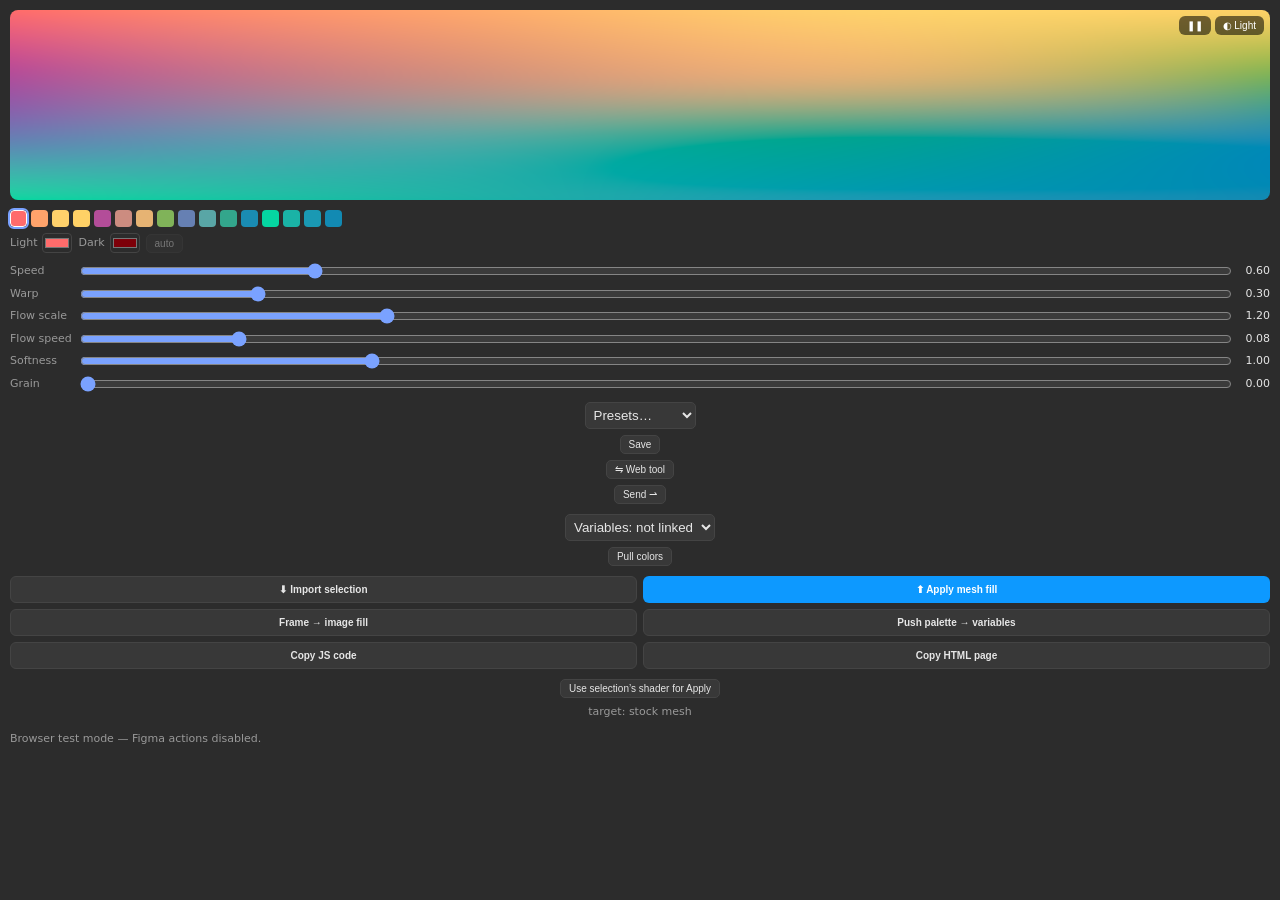
==== figma-plugin/ui.html @ 7c40db8c "Restructure custom shader for today's Figma limits; park animated port custom-shader/main.ts is now " ====
<meta charset="utf-8">
<!-- GENERATED by build_plugin.py — edit figma-plugin/ui-src/* and src/*, then rebuild -->
<style>
* { box-sizing: border-box; margin: 0; }
body {
  background: var(--figma-color-bg, #2c2c2c);
  color: var(--figma-color-text, #e6e6e6);
  font: 11px/1.5 -apple-system, system-ui, sans-serif;
  user-select: none;
}
#app { padding: 10px; display: flex; flex-direction: column; gap: 10px; }

#stage { position: relative; border-radius: 8px; overflow: hidden; height: 190px; }
#cv { position: absolute; inset: 0; width: 100%; height: 100%; display: block; cursor: pointer; }
#handles { position: absolute; inset: 0; pointer-events: none; transition: opacity .15s; }
#handles.hide { opacity: 0; visibility: hidden; }
.handle {
  position: absolute; width: 14px; height: 14px; border-radius: 50%;
  transform: translate(-50%, -50%);
  border: 2px solid #fff; background: var(--c);
  box-shadow: 0 0 0 1px rgba(0,0,0,.4);
  pointer-events: auto; cursor: grab; padding: 0; touch-action: none;
}
.handle.on { border-color: #7aa2ff; box-shadow: 0 0 0 2px #7aa2ff; }
#stagebar { position: absolute; top: 6px; right: 6px; display: flex; gap: 4px; }
.chip {
  background: rgba(0,0,0,.55); color: #fff; border: 0; border-radius: 6px;
  padding: 4px 8px; font-size: 10px; cursor: pointer;
}

.section { display: flex; flex-direction: column; gap: 6px; }
.row { display: flex; align-items: center; gap: 6px; }
.grid { display: grid; grid-template-columns: 1fr 1fr; gap: 6px; }

.swatchrow { display: flex; flex-wrap: wrap; gap: 4px; }
.swatch {
  width: 17px; height: 17px; border-radius: 4px; border: 1px solid transparent;
  background: var(--c); cursor: pointer; padding: 0;
}
.swatch.on { border-color: #fff; outline: 2px solid #7aa2ff; }

.lbl { display: flex; align-items: center; gap: 5px; color: var(--figma-color-text-secondary, #999); }
input[type=color] {
  width: 30px; height: 20px; padding: 0; border: 1px solid var(--figma-color-border, #444);
  border-radius: 4px; background: none; cursor: pointer;
}
.mini {
  background: var(--figma-color-bg-secondary, #383838); color: inherit;
  border: 1px solid var(--figma-color-border, #444); border-radius: 5px;
  padding: 3px 8px; cursor: pointer; font-size: 10px;
}

.sld { display: flex; align-items: center; gap: 8px; }
.sld span { width: 62px; color: var(--figma-color-text-secondary, #999); flex: none; }
.sld output { width: 30px; text-align: right; font-variant-numeric: tabular-nums; flex: none; }
.sld input { flex: 1; accent-color: #7aa2ff; height: 14px; }

select {
  flex: 1; background: var(--figma-color-bg-secondary, #383838); color: inherit;
  border: 1px solid var(--figma-color-border, #444); border-radius: 5px; padding: 4px;
}
.act {
  background: var(--figma-color-bg-secondary, #383838); color: inherit;
  border: 1px solid var(--figma-color-border, #444); border-radius: 6px;
  padding: 7px 6px; cursor: pointer; font-size: 10px; font-weight: 600;
}
.act.primary { background: var(--figma-color-bg-brand, #0d99ff); border-color: transparent; color: #fff; }
.act:disabled { opacity: .4; cursor: not-allowed; }

#status { min-height: 26px; color: var(--figma-color-text-secondary, #999); }
#status.err { color: var(--figma-color-text-danger, #ff8a8a); }
#clip { position: absolute; left: -9999px; top: 0; width: 10px; height: 10px; }
</style>
<div id="app">
  <div id="stage">
    <canvas id="cv"></canvas>
    <div id="handles"></div>
    <div id="stagebar">
      <button id="play" class="chip">❚❚</button>
      <button id="modebtn" class="chip">◐ Light</button>
    </div>
  </div>

  <div class="section">
    <div id="swatches" class="swatchrow"></div>
    <div class="row">
      <label class="lbl">Light <input id="clight" type="color"></label>
      <label class="lbl">Dark <input id="cdark" type="color"></label>
      <button id="cauto" class="mini" title="Reset dark to auto-derived">auto</button>
    </div>
  </div>

  <div class="section" id="sliders"></div>

  <div class="section row">
    <select id="preset"><option value="">Presets…</option></select>
    <button id="savepreset" class="mini">Save</button>
    <button id="pullweb" class="mini" title="Load the web tool's current design">⇋ Web tool</button>
    <button id="sendweb" class="mini" title="Send this design to the web tool">Send ⇀</button>
  </div>

  <div class="section row">
    <select id="varcol"><option value="">Variables: not linked</option></select>
    <button id="pullvars" class="mini" title="Set point colors from the linked collection's Light/Dark values">Pull colors</button>
  </div>

  <div class="section grid">
    <button id="importsel" class="act">⬇ Import selection</button>
    <button id="applymesh" class="act primary">⬆ Apply mesh fill</button>
    <button id="applyimg" class="act">Frame → image fill</button>
    <button id="mkvars" class="act">Push palette → variables</button>
    <button id="copyjs" class="act">Copy JS code</button>
    <button id="copyhtml" class="act">Copy HTML page</button>
  </div>

  <div class="section row">
    <button id="captureshader" class="mini" title="Select a layer filled with your custom shader (at default settings) and click to make Apply target it">Use selection’s shader for Apply</button>
    <span id="shadertarget" class="lbl">target: stock mesh</span>
  </div>

  <div id="status"></div>
  <textarea id="clip" aria-hidden="true"></textarea>
</div>
<script>
// Shader source for the animated mesh gradient.
// Kept dependency-free and WebGL1 (GLSL ES 1.00) for maximum portability.

const VERT = `
attribute vec2 aPosition;
varying vec2 vUv;
void main() {
  vUv = aPosition * 0.5 + 0.5;
  gl_Position = vec4(aPosition, 0.0, 1.0);
}
`;

// FRAG is a function of MAX_POINTS so the same source powers both the editor
// and the exported standalone runtime (which inlines this file verbatim).
const FRAG = (maxPoints) => `
precision highp float;
#define MAX_POINTS ${maxPoints}

varying vec2 vUv;

uniform float uTime;
uniform vec2  uResolution;
uniform float uAspect;
uniform int   uCount;
uniform vec2  uPoints[MAX_POINTS];
uniform vec3  uColors[MAX_POINTS];
uniform float uSpread[MAX_POINTS]; // per-point radius of influence

uniform float uWarp;        // domain-warp amount
uniform float uNoiseScale;  // spatial frequency of the flow
uniform float uFalloff;     // blend falloff (higher = sharper points)
uniform float uGrain;       // film grain amount
uniform float uVignette;    // corner darkening

// --- 2D simplex noise (Ashima / Stefan Gustavson, public domain) ---
vec3 mod289(vec3 x){ return x - floor(x * (1.0 / 289.0)) * 289.0; }
vec2 mod289(vec2 x){ return x - floor(x * (1.0 / 289.0)) * 289.0; }
vec3 permute(vec3 x){ return mod289(((x * 34.0) + 1.0) * x); }
float snoise(vec2 v){
  const vec4 C = vec4(0.211324865405187, 0.366025403784439,
                     -0.577350269189626, 0.024390243902439);
  vec2 i  = floor(v + dot(v, C.yy));
  vec2 x0 = v - i + dot(i, C.xx);
  vec2 i1 = (x0.x > x0.y) ? vec2(1.0, 0.0) : vec2(0.0, 1.0);
  vec4 x12 = x0.xyxy + C.xxzz;
  x12.xy -= i1;
  i = mod289(i);
  vec3 p = permute(permute(i.y + vec3(0.0, i1.y, 1.0)) + i.x + vec3(0.0, i1.x, 1.0));
  vec3 m = max(0.5 - vec3(dot(x0, x0), dot(x12.xy, x12.xy), dot(x12.zw, x12.zw)), 0.0);
  m = m * m; m = m * m;
  vec3 x = 2.0 * fract(p * C.www) - 1.0;
  vec3 h = abs(x) - 0.5;
  vec3 ox = floor(x + 0.5);
  vec3 a0 = x - ox;
  m *= 1.79284291400159 - 0.85373472095314 * (a0 * a0 + h * h);
  vec3 g;
  g.x  = a0.x * x0.x + h.x * x0.y;
  g.yz = a0.yz * x12.xz + h.yz * x12.yw;
  return 130.0 * dot(m, g);
}

void main() {
  vec2 uv = vUv;
  vec2 aspect = vec2(uAspect, 1.0);

  // --- domain warp: noise offsets the sample point over time -> organic flow
  float t = uTime;
  vec2 warp = vec2(
    snoise(uv * uNoiseScale + vec2(0.0, t)),
    snoise(uv * uNoiseScale + vec2(5.2, t + 1.3))
  );
  vec2 p = uv + warp * (uWarp * 0.18);

  // --- weighted blend of all color points (inverse-distance mesh)
  vec3 color = vec3(0.0);
  float total = 0.0;
  for (int i = 0; i < MAX_POINTS; i++) {
    if (i >= uCount) break;
    vec2 d = (p - uPoints[i]) * aspect;
    float s = max(uSpread[i], 0.05);
    float dist2 = dot(d, d) / (s * s) + 0.0008; // larger spread -> wider reach
    float w = 1.0 / pow(dist2, uFalloff);
    color += uColors[i] * w; // blend in sRGB/gamma space to match Figma & CSS
    total += w;
  }
  color = color / max(total, 0.0001);

  // --- vignette
  float vig = smoothstep(1.1, 0.35, distance(uv, vec2(0.5)));
  color = mix(color, color * vig, uVignette);

  // --- film grain
  float g = fract(sin(dot(uv * uResolution + uTime, vec2(12.9898, 78.233))) * 43758.5453) - 0.5;
  color += g * uGrain;

  gl_FragColor = vec4(clamp(color, 0.0, 1.0), 1.0);
}
`;

// Faithful bicubic mesh mode — a port of Figma's "Mesh gradient" shader (WGSL)
// to WebGL1 GLSL ES 1.00. Forward tessellation: a triangle grid in (s,t) space
// is warped by a 4x4 Catmull-Rom bicubic control net in the VERTEX shader, and
// colors are Gouraud-interpolated in linear light (like Figma), then converted
// back to sRGB in the fragment shader. Optional time-based warp adds motion.
//
// Control points are supplied as 16 entries in row-major grid order:
//   index = row*4 + col   (p_{col,row}: col=x, row=y), matching Figma's layout.

const VERT_MESH = `
attribute vec2 aST;

uniform vec2  uCtrlPos[16];   // grid positions, x/y in 0..1 (y down)
uniform vec3  uCtrlColor[16]; // grid colors, LINEAR light

varying vec3 vColor;

// --- Catmull-Rom basis ---
float cr1(float a,float b,float c,float d,float t){
  return 0.5*((2.0*b)+(-a+c)*t+(2.0*a-5.0*b+4.0*c-d)*t*t+(-a+3.0*b-3.0*c+d)*t*t*t);
}
vec2 cr2(vec2 a,vec2 b,vec2 c,vec2 d,float t){ return vec2(cr1(a.x,b.x,c.x,d.x,t),cr1(a.y,b.y,c.y,d.y,t)); }
vec3 cr3(vec3 a,vec3 b,vec3 c,vec3 d,float t){ return vec3(cr1(a.x,b.x,c.x,d.x,t),cr1(a.y,b.y,c.y,d.y,t),cr1(a.z,b.z,c.z,d.z,t)); }

// ES 1.00-safe dynamic fetch (loop counter indexing is allowed; k is dynamic).
vec2 getP(int k){ for(int n=0;n<16;n++){ if(n==k) return uCtrlPos[n]; } return uCtrlPos[15]; }
vec3 getC(int k){ for(int n=0;n<16;n++){ if(n==k) return uCtrlColor[n]; } return uCtrlColor[15]; }
int idx(int i,int j){ int ci=(i<0)?0:((i>3)?3:i); int cj=(j<0)?0:((j>3)?3:j); return cj*4+ci; }

void main(){
  float uu = aST.x*3.0; float vv = aST.y*3.0;
  int i = int(floor(uu)); i = (i<0)?0:((i>2)?2:i);
  int j = int(floor(vv)); j = (j<0)?0:((j>2)?2:j);
  float fu = uu-float(i); float fv = vv-float(j);

  vec2 prow[4]; vec3 crow[4];
  for(int m=0;m<4;m++){
    int jj = j-1+m;
    prow[m] = cr2(getP(idx(i-1,jj)), getP(idx(i,jj)), getP(idx(i+1,jj)), getP(idx(i+2,jj)), fu);
    crow[m] = cr3(getC(idx(i-1,jj)), getC(idx(i,jj)), getC(idx(i+1,jj)), getC(idx(i+2,jj)), fu);
  }
  vec2 pos = cr2(prow[0],prow[1],prow[2],prow[3],fv);
  vec3 col = cr3(crow[0],crow[1],crow[2],crow[3],fv);

  // Pure bicubic evaluation — motion comes from the engine animating the
  // 16 control points themselves (uCtrlPos), so the surface genuinely flexes.
  gl_Position = vec4(pos.x*2.0-1.0, 1.0-pos.y*2.0, 0.0, 1.0);
  vColor = col;
}
`;

const FRAG_MESH = `
precision highp float;
varying vec3 vColor;
uniform float uGrain;
uniform float uTime;

vec3 lin2srgb(vec3 c){
  vec3 lo = c*12.92;
  vec3 hi = 1.055*pow(clamp(c,vec3(0.0),vec3(1.0)),vec3(1.0/2.4))-0.055;
  return mix(lo, hi, step(vec3(0.0031308), c));
}

void main(){
  vec3 c = lin2srgb(clamp(vColor,0.0,1.0));
  float g = fract(sin(dot(gl_FragCoord.xy + uTime, vec2(12.9898,78.233)))*43758.5453)-0.5;
  c += g*uGrain;
  gl_FragColor = vec4(clamp(c,0.0,1.0),1.0);
}
`;

// Color helpers + a hue-preserving dark-mode derivation (OKLab).
// deriveDark() reduces perceptual lightness while keeping hue, so a dark
// variant reads as the same color family rather than a muddy sRGB multiply.

function hexToRgb01(hex) {
  let h = (hex || '#000000').replace('#', '');
  if (h.length === 3) h = h.split('').map((x) => x + x).join('');
  const n = parseInt(h, 16);
  return [((n >> 16) & 255) / 255, ((n >> 8) & 255) / 255, (n & 255) / 255];
}

function rgb01ToHex(r, g, b) {
  const c = (v) => Math.max(0, Math.min(255, Math.round(v * 255))).toString(16).padStart(2, '0');
  return '#' + c(r) + c(g) + c(b);
}

function srgbToLinear(c) { return c <= 0.04045 ? c / 12.92 : Math.pow((c + 0.055) / 1.055, 2.4); }
function linearToSrgb(c) { return c <= 0.0031308 ? c * 12.92 : 1.055 * Math.pow(c, 1 / 2.4) - 0.055; }

function linearToOklab(r, g, b) {
  const l = 0.4122214708 * r + 0.5363325363 * g + 0.0514459929 * b;
  const m = 0.2119034982 * r + 0.6806995451 * g + 0.1073969566 * b;
  const s = 0.0883024619 * r + 0.2817188376 * g + 0.6299787005 * b;
  const l_ = Math.cbrt(l), m_ = Math.cbrt(m), s_ = Math.cbrt(s);
  return [
    0.2104542553 * l_ + 0.7936177850 * m_ - 0.0040720468 * s_,
    1.9779984951 * l_ - 2.4285922050 * m_ + 0.4505937099 * s_,
    0.0259040371 * l_ + 0.7827717662 * m_ - 0.8086757660 * s_,
  ];
}

function oklabToLinear(L, a, b) {
  const l_ = L + 0.3963377774 * a + 0.2158037573 * b;
  const m_ = L - 0.1055613458 * a - 0.0638541728 * b;
  const s_ = L - 0.0894841775 * a - 1.2914855480 * b;
  const l = l_ * l_ * l_, m = m_ * m_ * m_, s = s_ * s_ * s_;
  return [
    4.0767416621 * l - 3.3077115913 * m + 0.2309699292 * s,
    -1.2684380046 * l + 2.6097574011 * m - 0.3413193965 * s,
    -0.0041960863 * l - 0.7034186147 * m + 1.7076147010 * s,
  ];
}

// Derive a dark-mode variant of a color: keep hue (OKLab a/b direction),
// lower perceptual lightness, and ease chroma back slightly so it doesn't glow.
function deriveDark(hex, { lightness = 0.5, chroma = 0.92 } = {}) {
  const [r, g, b] = hexToRgb01(hex);
  const [L, a, bb] = linearToOklab(srgbToLinear(r), srgbToLinear(g), srgbToLinear(b));
  const lin = oklabToLinear(L * lightness, a * chroma, bb * chroma);
  return rgb01ToHex(
    linearToSrgb(Math.max(0, lin[0])),
    linearToSrgb(Math.max(0, lin[1])),
    linearToSrgb(Math.max(0, lin[2])),
  );
}

// The mesh gradient runtime. This is the SINGLE SOURCE OF TRUTH: the editor runs
// this exact code, and "Export Code" ships this file verbatim. No dependencies.
//
//   const gradient = initMeshGradient(canvas, config, options);
//   gradient.play(); gradient.pause(); gradient.setConfig({ ... });
//

const MAX_POINTS = 16;
const MESH_TESS = 128; // matches Figma's default tessellation quality

const DEFAULT_CONFIG = {
  // 'points' = free inverse-distance points; 'mesh' = 4x4 Catmull-Rom bicubic
  // grid (Figma-compatible). In mesh mode, points[] holds exactly 16 entries in
  // row-major grid order (p00,p10,p20,p30, p01,...), spread is ignored.
  mode: 'points',
  points: [
    { x: 0.15, y: 0.20, color: '#5b3cc4' }, // indigo
    { x: 0.85, y: 0.15, color: '#9d4edd' }, // violet
    { x: 0.20, y: 0.80, color: '#ff5d8f' }, // pink
    { x: 0.60, y: 0.95, color: '#ff8a5b' }, // coral
    { x: 0.90, y: 0.75, color: '#ffd166' }, // gold
  ],
  animation: { play: true, speed: 0.85, noiseScale: 1.3, noiseSpeed: 0.12, warp: 0.7 },
  effects:   { falloff: 1.1, grain: 0.045, vignette: 0.18 },
  // Editor/export metadata only — the runtime ignores this and sizes to its
  // container. It sets the design aspect ratio and the PNG export resolution.
  frame:     { width: 1920, height: 1080 },
};

// ---- small helpers -----------------------------------------------------------
function clone(o) { return JSON.parse(JSON.stringify(o)); }

function mergeConfig(base, over) {
  const c = clone(base);
  if (!over) return c;
  if (over.mode) c.mode = over.mode;
  if (over.points) c.points = clone(over.points);
  if (over.animation) Object.assign(c.animation, over.animation);
  if (over.effects) Object.assign(c.effects, over.effects);
  if (over.frame) Object.assign(c.frame, over.frame);
  return c;
}

function hexToRgb(hex) {
  let h = (hex || '#000000').replace('#', '');
  if (h.length === 3) h = h.split('').map((x) => x + x).join('');
  const n = parseInt(h, 16);
  return [((n >> 16) & 255) / 255, ((n >> 8) & 255) / 255, (n & 255) / 255];
}

function srgb2lin(c) { return c <= 0.04045 ? c / 12.92 : Math.pow((c + 0.055) / 1.055, 2.4); }

function compile(gl, type, src) {
  const s = gl.createShader(type);
  gl.shaderSource(s, src);
  gl.compileShader(s);
  if (!gl.getShaderParameter(s, gl.COMPILE_STATUS)) {
    const log = gl.getShaderInfoLog(s);
    gl.deleteShader(s);
    throw new Error('Shader compile error: ' + log);
  }
  return s;
}

// ---- the engine --------------------------------------------------------------
function initMeshGradient(canvas, userConfig = {}, options = {}) {
  const opts = Object.assign({
    maxDpr: 2,
    respectReducedMotion: true,
    pauseWhenHidden: true,
    autoStart: true,
  }, options);

  const gl = canvas.getContext('webgl', {
    antialias: false,
    premultipliedAlpha: false,
    preserveDrawingBuffer: true, // needed for reliable PNG capture
  });
  if (!gl) throw new Error('WebGL is not supported in this browser.');

  let config = mergeConfig(DEFAULT_CONFIG, userConfig);

  const prog = gl.createProgram();
  gl.attachShader(prog, compile(gl, gl.VERTEX_SHADER, VERT));
  gl.attachShader(prog, compile(gl, gl.FRAGMENT_SHADER, FRAG(MAX_POINTS)));
  gl.linkProgram(prog);
  if (!gl.getProgramParameter(prog, gl.LINK_STATUS)) {
    throw new Error('Program link error: ' + gl.getProgramInfoLog(prog));
  }
  gl.useProgram(prog);

  // full-screen quad
  const buf = gl.createBuffer();
  gl.bindBuffer(gl.ARRAY_BUFFER, buf);
  gl.bufferData(gl.ARRAY_BUFFER, new Float32Array([-1, -1, 3, -1, -1, 3]), gl.STATIC_DRAW);
  const aPosition = gl.getAttribLocation(prog, 'aPosition');
  gl.enableVertexAttribArray(aPosition);
  gl.vertexAttribPointer(aPosition, 2, gl.FLOAT, false, 0, 0);

  const U = {};
  const ARRAY_UNIFORMS = { uPoints: 1, uColors: 1, uSpread: 1 };
  ['uTime', 'uResolution', 'uAspect', 'uCount', 'uPoints', 'uColors', 'uSpread',
   'uWarp', 'uNoiseScale', 'uFalloff', 'uGrain', 'uVignette']
    .forEach((n) => { U[n] = gl.getUniformLocation(prog, ARRAY_UNIFORMS[n] ? n + '[0]' : n); });

  const posBuf = new Float32Array(MAX_POINTS * 2);
  const colBuf = new Float32Array(MAX_POINTS * 3);
  const spreadBuf = new Float32Array(MAX_POINTS).fill(1);

  // ---- bicubic mesh mode: second program + tessellated (s,t) grid ------------
  const meshProg = gl.createProgram();
  gl.attachShader(meshProg, compile(gl, gl.VERTEX_SHADER, VERT_MESH));
  gl.attachShader(meshProg, compile(gl, gl.FRAGMENT_SHADER, FRAG_MESH));
  gl.linkProgram(meshProg);
  if (!gl.getProgramParameter(meshProg, gl.LINK_STATUS)) {
    throw new Error('Mesh program link error: ' + gl.getProgramInfoLog(meshProg));
  }
  const MU = {};
  ['uCtrlPos', 'uCtrlColor', 'uTime', 'uGrain'].forEach((n) => {
    MU[n] = gl.getUniformLocation(meshProg, (n === 'uCtrlPos' || n === 'uCtrlColor') ? n + '[0]' : n);
  });
  const aST = gl.getAttribLocation(meshProg, 'aST');

  // (s,t) grid: (T+1)^2 vertices, T*T*2 triangles, Uint16 indices (WebGL1-safe)
  const T = MESH_TESS, NV = T + 1;
  const stData = new Float32Array(NV * NV * 2);
  for (let j = 0, o = 0; j < NV; j++) for (let i = 0; i < NV; i++) {
    stData[o++] = i / T; stData[o++] = j / T;
  }
  const idxData = new Uint16Array(T * T * 6);
  for (let j = 0, o = 0; j < T; j++) for (let i = 0; i < T; i++) {
    const i0 = j * NV + i, i1 = i0 + 1, i2 = i0 + NV, i3 = i2 + 1;
    idxData[o++] = i0; idxData[o++] = i2; idxData[o++] = i1;
    idxData[o++] = i1; idxData[o++] = i2; idxData[o++] = i3;
  }
  const stBuf = gl.createBuffer();
  gl.bindBuffer(gl.ARRAY_BUFFER, stBuf);
  gl.bufferData(gl.ARRAY_BUFFER, stData, gl.STATIC_DRAW);
  const idxBuf = gl.createBuffer();
  gl.bindBuffer(gl.ELEMENT_ARRAY_BUFFER, idxBuf);
  gl.bufferData(gl.ELEMENT_ARRAY_BUFFER, idxData, gl.STATIC_DRAW);

  const ctrlPosBuf = new Float32Array(16 * 2);
  const ctrlColBuf = new Float32Array(16 * 3);

  let time = 0;
  let lastT = 0;
  let raf = null;
  let playing = false;
  const reduce = opts.respectReducedMotion &&
    typeof matchMedia === 'function' && matchMedia('(prefers-reduced-motion: reduce)').matches;

  // Size the backing store. With no args, tracks the container responsively
  // (this is what the exported runtime always does). With forced w/h it renders
  // at an exact resolution — used only for capture/export.
  function resize(forceW, forceH) {
    let w, h;
    if (forceW) {
      w = Math.max(1, Math.round(forceW));
      h = Math.max(1, Math.round(forceH));
    } else {
      const dpr = Math.min(window.devicePixelRatio || 1, opts.maxDpr);
      w = Math.max(1, Math.round((canvas.clientWidth || canvas.width) * dpr));
      h = Math.max(1, Math.round((canvas.clientHeight || canvas.height) * dpr));
    }
    if (canvas.width !== w || canvas.height !== h) {
      canvas.width = w;
      canvas.height = h;
    }
    gl.viewport(0, 0, canvas.width, canvas.height);
  }

  function render() {
    if (config.mode === 'mesh' && config.points.length === 16) renderMesh();
    else renderPoints();
  }

  // Deterministic per-point phase hash (no Math.random — keeps renders stable).
  function hash01(n) { const s = Math.sin(n) * 43758.5453; return s - Math.floor(s); }

  function renderMesh() {
    const a = config.animation, e = config.effects;
    // The mesh animates by drifting the 16 control points themselves, so the
    // bicubic surface genuinely flexes. Each point gets a two-band oscillator
    // with hashed phases/frequencies. Border points may only slide ALONG their
    // edge and corners stay pinned — the boundary curve of the surface depends
    // solely on its border points, so frame edges stay exactly straight.
    const t = time * a.noiseSpeed * 10.0;
    const amp = a.warp * 0.14;
    const fs = a.noiseScale;
    let mr = 0, mg = 0, mb = 0;
    for (let i = 0; i < 16; i++) {
      const p = config.points[i];
      let dx = 0, dy = 0;
      if (amp > 0) {
        const f1 = fs * (0.8 + 0.5 * hash01(i * 12.99 + 1));
        const f3 = fs * (0.9 + 0.5 * hash01(i * 12.99 + 3));
        const P = 6.2832;
        // constant-velocity orbit (alternating direction) + a slower breathing
        // oscillation. The orbit's uniform angular motion makes the animation
        // tempo — and thus the Speed control — clearly readable.
        const dir = (i % 2 === 0) ? 1 : -1;
        const orb = dir * t * fs * (0.9 + 0.7 * hash01(i * 3.7 + 5)) + P * hash01(i * 3.7 + 6);
        dx = amp * (0.5 * Math.sin(t * f1 + P * hash01(i * 78.23 + 1)) + 0.5 * Math.cos(orb));
        dy = amp * (0.5 * Math.sin(t * f3 + P * hash01(i * 78.23 + 3)) + 0.5 * Math.sin(orb));
        // pin motion perpendicular to any frame edge the point sits on
        if (Math.abs(p.x) < 0.02 || Math.abs(p.x - 1) < 0.02) dx = 0;
        if (Math.abs(p.y) < 0.02 || Math.abs(p.y - 1) < 0.02) dy = 0;
      }
      ctrlPosBuf[i * 2] = p.x + dx;
      ctrlPosBuf[i * 2 + 1] = p.y + dy; // mesh vertex shader is y-down, like the UI
      const rgb = hexToRgb(p.color);
      ctrlColBuf[i * 3] = srgb2lin(rgb[0]);
      ctrlColBuf[i * 3 + 1] = srgb2lin(rgb[1]);
      ctrlColBuf[i * 3 + 2] = srgb2lin(rgb[2]);
      mr += rgb[0]; mg += rgb[1]; mb += rgb[2];
    }
    gl.useProgram(meshProg);
    gl.bindBuffer(gl.ARRAY_BUFFER, stBuf);
    gl.enableVertexAttribArray(aST);
    gl.vertexAttribPointer(aST, 2, gl.FLOAT, false, 0, 0);
    gl.bindBuffer(gl.ELEMENT_ARRAY_BUFFER, idxBuf);
    gl.uniform2fv(MU.uCtrlPos, ctrlPosBuf);
    gl.uniform3fv(MU.uCtrlColor, ctrlColBuf);
    gl.uniform1f(MU.uTime, time * a.noiseSpeed);
    gl.uniform1f(MU.uGrain, e.grain);
    // clear to the mean control color so any warp-exposed sliver isn't black
    gl.clearColor(mr / 16, mg / 16, mb / 16, 1);
    gl.clear(gl.COLOR_BUFFER_BIT);
    gl.drawElements(gl.TRIANGLES, T * T * 6, gl.UNSIGNED_SHORT, 0);
  }

  function renderPoints() {
    const pts = config.points.slice(0, MAX_POINTS);
    gl.useProgram(prog);
    gl.bindBuffer(gl.ARRAY_BUFFER, buf);
    gl.enableVertexAttribArray(aPosition);
    gl.vertexAttribPointer(aPosition, 2, gl.FLOAT, false, 0, 0);
    for (let i = 0; i < pts.length; i++) {
      posBuf[i * 2] = pts[i].x;
      posBuf[i * 2 + 1] = 1.0 - pts[i].y; // flip: UI y-down -> GL y-up
      const rgb = hexToRgb(pts[i].color);
      colBuf[i * 3] = rgb[0];
      colBuf[i * 3 + 1] = rgb[1];
      colBuf[i * 3 + 2] = rgb[2];
      spreadBuf[i] = pts[i].spread != null ? pts[i].spread : 1.0;
    }
    const a = config.animation, e = config.effects;
    gl.uniform1f(U.uTime, time * a.noiseSpeed);
    gl.uniform2f(U.uResolution, canvas.width, canvas.height);
    gl.uniform1f(U.uAspect, canvas.width / Math.max(1, canvas.height));
    gl.uniform1i(U.uCount, pts.length);
    gl.uniform2fv(U.uPoints, posBuf);
    gl.uniform3fv(U.uColors, colBuf);
    gl.uniform1fv(U.uSpread, spreadBuf);
    gl.uniform1f(U.uWarp, a.warp);
    gl.uniform1f(U.uNoiseScale, a.noiseScale);
    gl.uniform1f(U.uFalloff, e.falloff);
    gl.uniform1f(U.uGrain, e.grain);
    gl.uniform1f(U.uVignette, e.vignette);
    gl.drawArrays(gl.TRIANGLES, 0, 3);
  }

  function draw() { resize(); render(); }

  function frame(now) {
    if (!playing) return;
    const dt = lastT ? (now - lastT) / 1000 : 0;
    lastT = now;
    time += dt * config.animation.speed;
    draw();
    raf = requestAnimationFrame(frame);
  }

  function play() {
    if (playing) return;
    if (reduce) { draw(); return; } // honor reduced-motion: render a still frame
    playing = true;
    lastT = 0;
    raf = requestAnimationFrame(frame);
  }

  function pause() {
    playing = false;
    if (raf) cancelAnimationFrame(raf);
    raf = null;
    draw();
  }

  // pause when the tab is hidden so we never burn GPU in the background
  let resumeOnShow = false;
  function onVisibility() {
    if (!opts.pauseWhenHidden) return;
    if (document.hidden) { resumeOnShow = playing; pause(); }
    else if (resumeOnShow) { play(); }
  }
  document.addEventListener('visibilitychange', onVisibility);

  // pause when scrolled off-screen
  let io = null;
  if (opts.pauseWhenHidden && typeof IntersectionObserver === 'function') {
    io = new IntersectionObserver((entries) => {
      const visible = entries[0].isIntersecting;
      if (!visible && playing) { resumeOnShow = true; pause(); }
      else if (visible && resumeOnShow) { resumeOnShow = false; play(); }
    }, { threshold: 0 });
    io.observe(canvas);
  }

  let ro = null;
  if (typeof ResizeObserver === 'function') {
    ro = new ResizeObserver(() => { if (!playing) draw(); });
    ro.observe(canvas);
  }

  const controller = {
    canvas, gl,
    play, pause,
    toggle() { playing ? pause() : play(); return playing; },
    isPlaying() { return playing; },
    redraw: draw,
    reset() { time = 0; draw(); },
    seek(t) { time = t; draw(); },
    getTime() { return time; },
    getConfig() { return clone(config); },
    setConfig(partial) {
      config = mergeConfig(config, partial);
      // sync animation.play intent
      if (partial.animation && typeof partial.animation.play === 'boolean') {
        partial.animation.play ? play() : pause();
      } else if (!playing) {
        draw();
      }
    },
    // Freeze the current frame, render it at an exact resolution (defaults to
    // the config frame size), read it back, then restore the responsive canvas.
    // Stays paused on the captured frame. Returns a Promise<Blob>.
    capture(width, height, type = 'image/png', quality) {
      const w = width || config.frame.width;
      const h = height || config.frame.height;
      pause();
      resize(w, h);
      render();
      return new Promise((resolve) => {
        canvas.toBlob((blob) => {
          resize(); render(); // back to on-screen responsive size
          resolve(blob);
        }, type, quality);
      });
    },
    captureDataURL(width, height, type = 'image/png', quality) {
      const w = width || config.frame.width;
      const h = height || config.frame.height;
      pause();
      resize(w, h);
      render();
      const url = canvas.toDataURL(type, quality);
      resize(); render();
      return url;
    },
    destroy() {
      pause();
      document.removeEventListener('visibilitychange', onVisibility);
      if (io) io.disconnect();
      if (ro) ro.disconnect();
      gl.deleteProgram(prog);
      gl.deleteBuffer(buf);
      gl.deleteProgram(meshProg);
      gl.deleteBuffer(stBuf);
      gl.deleteBuffer(idxBuf);
    },
  };

  draw();
  if (opts.autoStart && config.animation.play) play();
  return controller;
}

// Convert a Figma "Mesh gradient" SHADER fill's parameters into a tool config.
// Figma exposes a shader fill as { type:'SHADER', id, properties } where each
// color-point property is { x, y (in %), color:{r,g,b,a} } and numeric props
// (e.g. tessellation) are plain numbers. We map the color-points into our
// free-point engine (inverse-distance). This is the "quick" import — a faithful
// 4x4 Catmull-Rom bicubic mode is a planned follow-up.

// Figma's "Mesh gradient" shader fill (account-library build). The property
// keys are stable hashes of the parameter names p00..p33 / tessellation,
// derived by reading a pristine default-lattice fill and cross-checked against
// the shader source's defaults. Row-major grid order matches config.points in
// mesh mode, so index i maps to MESH_SHADER_SLOT_KEYS[i].
const MESH_SHADER_ID = '3f03519cd6fb9dd0902b984c6179893f45bedc85/428';
const MESH_SHADER_SLOT_KEYS = [
  '3320634909:3476955528', '4114930664:3251078132', '2659398696:3309137918', '2641195073:3606991302', // p00 p10 p20 p30
  '2510368863:1749092474', '4186663962:2165964532', '2593232746:3394489926', '4257263820:4091994006', // p01 p11 p21 p31
  '2275808186:3094044812', '3553020740:1790315864', '3587754145:3674750112', '3996248449:2683851748', // p02 p12 p22 p32
  '2704260425:2064916084', '4108435739:969888618', '3390006660:875800174', '3230229320:3152342904',   // p03 p13 p23 p33
];
const MESH_SHADER_TESS_KEY = '2849611793:731443280';

// Build a complete SHADER paint from a mesh-mode config — ready to assign into
// a Figma node's fills via the Plugin API (writes to existing shader fills are
// confirmed; adding to a node with no shader fill is the path this exposes).
function configToFigmaShaderPaint(config, { tessellation = 128 } = {}) {
  if (config.mode !== 'mesh' || config.points.length !== 16) {
    throw new Error('Figma shader export requires mesh mode with 16 grid points.');
  }
  const properties = {};
  config.points.forEach((p, i) => {
    const [r, g, b] = hexToRgb01(p.color);
    properties[MESH_SHADER_SLOT_KEYS[i]] = { x: p.x * 100, y: p.y * 100, color: { r, g, b, a: 1 } };
  });
  properties[MESH_SHADER_TESS_KEY] = tessellation;
  return { type: 'SHADER', visible: true, opacity: 1, blendMode: 'NORMAL', id: MESH_SHADER_ID, properties };
}

// Recover the 4x4 grid topology from unlabeled points: Figma hashes the
// p00..p33 property names, so we re-derive each point's lattice slot. Meshes
// are edited by dragging the default grid, so a greedy nearest-slot assignment
// (all point/slot pairs sorted by distance to the default lattice positions,
// closest pairs claimed first) recovers the topology for typical meshes.
// Extremely tangled meshes are inherently ambiguous without the labels.
function recoverGridOrder(points) {
  const slotPos = (i) => (i === 3 ? 1.0 : i / 3); // default lattice: 0, 1/3, 2/3, 1
  const pairs = [];
  for (let s = 0; s < 16; s++) {
    const sx = slotPos(s % 4), sy = slotPos(Math.floor(s / 4));
    for (let p = 0; p < 16; p++) {
      const dx = points[p].x - sx, dy = points[p].y - sy;
      pairs.push({ s, p, d: dx * dx + dy * dy });
    }
  }
  pairs.sort((a, b) => a.d - b.d);
  const grid = new Array(16);
  const usedSlot = new Array(16).fill(false);
  const usedPt = new Array(16).fill(false);
  for (const { s, p } of pairs) {
    if (usedSlot[s] || usedPt[p]) continue;
    grid[s] = points[p];
    usedSlot[s] = true;
    usedPt[p] = true;
  }
  return grid;
}

// A self-contained Plugin API snippet that applies the current mesh design to
// whatever node is selected in Figma. Paste into the Figma desktop console
// (Plugins → Development → Open Console) — no plugin install required.
function buildFigmaApplyScript(config) {
  const paint = configToFigmaShaderPaint(config);
  return `// Mesh gradient — select target frame(s) in Figma, then run this
// in Plugins → Development → Open Console (Figma desktop app).
(() => {
  const paint = ${JSON.stringify(paint, null, 2)};
  const sel = figma.currentPage.selection.filter((n) => 'fills' in n);
  if (!sel.length) { figma.notify('Select a frame or shape first'); return; }
  sel.forEach((n) => { n.fills = [paint]; });
  figma.notify('Mesh gradient applied to ' + sel.length + ' layer(s)');
})();
`;
}

// The read-side counterpart of the apply script: run in the Figma desktop
// console with a meshed layer selected, it copies the shader fill's data as
// JSON (devtools' copy() builtin) for pasting into the tool's import box.
function buildFigmaReadScript() {
  return `// Mesh gradient import — select the layer with the mesh shader fill,
// then run this in Plugins → Development → Open Console (Figma desktop).
(() => {
  const n = figma.currentPage.selection[0];
  const f = n && 'fills' in n && Array.from(n.fills).find((x) => x.type === 'SHADER');
  if (!f) { figma.notify('Select a layer with a mesh gradient fill first'); return; }
  const json = JSON.stringify({ width: n.width, height: n.height, properties: f.properties });
  try { copy(json); figma.notify('Mesh copied — paste it into the gradient tool'); }
  catch (e) { console.log(json); figma.notify('copy() unavailable — copy the JSON logged below'); }
})();
`;
}

// Accept the JSON shapes a user might paste: the read-script output
// ({width,height,properties}), a full SHADER paint ({type,properties}), or a
// bare properties map. Returns { properties, width, height }.
function parseFigmaMeshJSON(text) {
  const obj = JSON.parse(text);
  const properties = obj.properties || obj;
  const pointCount = Object.values(properties)
    .filter((v) => v && typeof v === 'object' && typeof v.x === 'number' && v.color).length;
  if (pointCount < 2) throw new Error('No mesh color points found — paste the JSON copied by the Figma read script.');
  return { properties, width: obj.width, height: obj.height };
}

// Refine a recovered grid against a reference render of the actual Figma node.
// The analytic recovery can mis-slot heavily dragged points (the hashed keys
// destroy the labels, and distance heuristics can't see the truth). Rendering
// candidate assignments and scoring them against the reference can: hill-climb
// pairwise slot swaps, keeping any swap that reduces the pixel delta.
// referenceURL: same-origin or data: URL of the Figma node render.
async function refineGridOrderByReference(gridPoints, referenceURL) {
  const img = new Image();
  await new Promise((res, rej) => { img.onload = res; img.onerror = rej; img.src = referenceURL; });
  // small working resolution: plenty for scoring, fast to render/read
  const W = 160, H = Math.max(8, Math.round(160 * img.naturalHeight / img.naturalWidth));
  const rc = document.createElement('canvas');
  rc.width = W; rc.height = H;
  rc.getContext('2d').drawImage(img, 0, 0, W, H);
  const rd = rc.getContext('2d').getImageData(0, 0, W, H).data;

  const cv = document.createElement('canvas');
  cv.style.width = W + 'px'; cv.style.height = H + 'px';
  cv.style.position = 'fixed'; cv.style.left = '-9999px';
  document.body.appendChild(cv);
  const engine = initMeshGradient(cv, {
    mode: 'mesh', points: gridPoints,
    animation: { play: false, speed: 0, noiseScale: 1, noiseSpeed: 0, warp: 0 },
    effects: { falloff: 1, grain: 0, vignette: 0 },
  }, { autoStart: false, pauseWhenHidden: false, maxDpr: 1 });

  const gl = engine.gl;
  const px = new Uint8Array(W * H * 4);
  const SX = 24, SY = 10; // dense sample lattice — sparse grids alias topologies
  function score(points) {
    engine.setConfig({ points });
    engine.redraw();
    gl.readPixels(0, 0, W, H, gl.RGBA, gl.UNSIGNED_BYTE, px);
    let sum = 0;
    for (let gy = 0; gy < SY; gy++) for (let gx = 0; gx < SX; gx++) {
      const x = Math.floor((gx + 0.5) / SX * W), y = Math.floor((gy + 0.5) / SY * H);
      const ri = (y * W + x) * 4;
      const oi = ((H - 1 - y) * W + x) * 4; // readPixels rows are bottom-up
      sum += Math.abs(rd[ri] - px[oi]) + Math.abs(rd[ri + 1] - px[oi + 1]) + Math.abs(rd[ri + 2] - px[oi + 2]);
    }
    return sum;
  }

  // Best-improvement hill-climb: evaluate every pairwise slot swap, apply only
  // the single best one, repeat. (First-improvement wanders into score-neutral
  // local optima when many control points share a color.)
  let order = gridPoints.slice();
  let best = score(order);
  for (let round = 0; round < 16 && best > 0; round++) {
    let bestSwap = null, bestScore = best;
    for (let i = 0; i < 15; i++) for (let j = i + 1; j < 16; j++) {
      const trial = order.slice();
      [trial[i], trial[j]] = [trial[j], trial[i]];
      const s = score(trial);
      if (s < bestScore) { bestScore = s; bestSwap = [i, j]; }
    }
    if (!bestSwap) break;
    [order[bestSwap[0]], order[bestSwap[1]]] = [order[bestSwap[1]], order[bestSwap[0]]];
    best = bestScore;
  }
  engine.destroy();
  cv.remove();
  return { points: order, residual: best };
}

function figmaShaderToConfig(properties, opts = {}) {
  const width = opts.width || 1440;
  const height = opts.height || 580;

  const points = [];
  for (const key in properties) {
    const v = properties[key];
    if (v && typeof v === 'object' && typeof v.x === 'number' && typeof v.y === 'number' && v.color) {
      points.push({
        x: v.x / 100,
        y: v.y / 100,
        color: rgb01ToHex(v.color.r, v.color.g, v.color.b),
      });
    }
  }

  // Faithful path: exactly 16 points -> Figma-compatible bicubic mesh mode,
  // with grid order recovered. Otherwise fall back to free-point approximation.
  const isMesh = points.length === 16 && opts.mode !== 'points';
  const ordered = isMesh
    ? recoverGridOrder(points)
    : points.slice(0, 16).map((p) => ({ ...p, spread: 1 }));

  return {
    mode: isMesh ? 'mesh' : 'points',
    points: ordered,
    // Arrive animated: gentle but clearly alive; sliders dial it from there.
    animation: { play: true, speed: 0.6, noiseScale: 1.2, noiseSpeed: 0.08, warp: 0.5 },
    effects: { falloff: 1.0, grain: 0, vignette: 0 },
    frame: { width, height },
  };
}

// Built-in presets, config import/export, and standalone code export.

const PRESETS = {
  // Figma's "Mesh gradient" shader default: the pristine 4x4 lattice with its
  // stock palette, in bicubic mesh mode. Row-major grid order (p00..p33), so
  // every point maps 1:1 onto the shader's slots for round-tripping to Figma.
  'Figma Lattice': {
    mode: 'mesh',
    points: [
      { x: 0.00, y: 0.00, color: '#ff6b6b' }, { x: 0.33, y: 0.00, color: '#ffa36b' },
      { x: 0.67, y: 0.00, color: '#ffd16b' }, { x: 1.00, y: 0.00, color: '#ffd166' },
      { x: 0.00, y: 0.33, color: '#b34d99' }, { x: 0.33, y: 0.33, color: '#cc8c80' },
      { x: 0.67, y: 0.33, color: '#e6b373' }, { x: 1.00, y: 0.33, color: '#80b359' },
      { x: 0.00, y: 0.67, color: '#6680b3' }, { x: 0.33, y: 0.67, color: '#59a6a6' },
      { x: 0.67, y: 0.67, color: '#33a68c' }, { x: 1.00, y: 0.67, color: '#1a8cb3' },
      { x: 0.00, y: 1.00, color: '#05d6a1' }, { x: 0.33, y: 1.00, color: '#1ab3a6' },
      { x: 0.67, y: 1.00, color: '#1a99b3' }, { x: 1.00, y: 1.00, color: '#128ab3' },
    ],
    animation: { play: true, speed: 0.6, noiseScale: 1.2, noiseSpeed: 0.08, warp: 0.3 },
    effects: { falloff: 1.0, grain: 0, vignette: 0 },
  },
  Twilight: {
    points: [
      { x: 0.15, y: 0.20, color: '#5b3cc4' },
      { x: 0.85, y: 0.15, color: '#9d4edd' },
      { x: 0.20, y: 0.80, color: '#ff5d8f' },
      { x: 0.60, y: 0.95, color: '#ff8a5b' },
      { x: 0.90, y: 0.75, color: '#ffd166' },
    ],
    animation: { play: true, speed: 0.85, noiseScale: 1.3, noiseSpeed: 0.12, warp: 0.7 },
    effects: { falloff: 1.1, grain: 0.045, vignette: 0.18 },
  },
  Aurora: {
    points: [
      { x: 0.20, y: 0.25, color: '#00c9a7' },
      { x: 0.80, y: 0.15, color: '#4d96ff' },
      { x: 0.30, y: 0.80, color: '#845ec2' },
      { x: 0.82, y: 0.82, color: '#2ec4b6' },
      { x: 0.55, y: 0.50, color: '#b8f2e6' },
    ],
    animation: { play: true, speed: 0.8, noiseScale: 1.6, noiseSpeed: 0.16, warp: 0.9 },
    effects: { falloff: 1.05, grain: 0.05, vignette: 0.22 },
  },
  Sunset: {
    points: [
      { x: 0.15, y: 0.15, color: '#ff9a3c' },
      { x: 0.85, y: 0.20, color: '#ff5e7e' },
      { x: 0.20, y: 0.85, color: '#7b2ff7' },
      { x: 0.85, y: 0.85, color: '#f9c74f' },
      { x: 0.50, y: 0.55, color: '#ff7b54' },
    ],
    animation: { play: true, speed: 1.0, noiseScale: 1.3, noiseSpeed: 0.13, warp: 0.75 },
    effects: { falloff: 1.15, grain: 0.05, vignette: 0.20 },
  },
  Cotton: {
    points: [
      { x: 0.18, y: 0.22, color: '#ffd6a5' },
      { x: 0.82, y: 0.18, color: '#ffadad' },
      { x: 0.25, y: 0.82, color: '#fdffb6' },
      { x: 0.86, y: 0.80, color: '#ffc6ff' },
      { x: 0.50, y: 0.50, color: '#caffbf' },
    ],
    animation: { play: true, speed: 0.65, noiseScale: 1.1, noiseSpeed: 0.10, warp: 0.5 },
    effects: { falloff: 1.25, grain: 0.03, vignette: 0.10 },
  },
  Ocean: {
    points: [
      { x: 0.15, y: 0.20, color: '#012a4a' },
      { x: 0.80, y: 0.15, color: '#2a6f97' },
      { x: 0.25, y: 0.82, color: '#014f86' },
      { x: 0.85, y: 0.80, color: '#61a5c2' },
      { x: 0.55, y: 0.55, color: '#a9d6e5' },
    ],
    animation: { play: true, speed: 0.7, noiseScale: 1.4, noiseSpeed: 0.12, warp: 0.8 },
    effects: { falloff: 1.05, grain: 0.05, vignette: 0.28 },
  },
  Ember: {
    points: [
      { x: 0.15, y: 0.85, color: '#3d0e0e' },
      { x: 0.85, y: 0.80, color: '#7a1e1e' },
      { x: 0.20, y: 0.20, color: '#ff6b35' },
      { x: 0.85, y: 0.15, color: '#f7b267' },
      { x: 0.50, y: 0.55, color: '#c1121f' },
    ],
    animation: { play: true, speed: 0.75, noiseScale: 1.5, noiseSpeed: 0.14, warp: 0.7 },
    effects: { falloff: 1.1, grain: 0.07, vignette: 0.30 },
  },
  Mint: {
    points: [
      { x: 0.20, y: 0.20, color: '#d8f3dc' },
      { x: 0.80, y: 0.15, color: '#95d5b2' },
      { x: 0.25, y: 0.80, color: '#52b788' },
      { x: 0.85, y: 0.82, color: '#40916c' },
      { x: 0.55, y: 0.50, color: '#b7e4c7' },
    ],
    animation: { play: true, speed: 0.6, noiseScale: 1.2, noiseSpeed: 0.10, warp: 0.6 },
    effects: { falloff: 1.15, grain: 0.04, vignette: 0.14 },
  },
  Slate: {
    points: [
      { x: 0.20, y: 0.20, color: '#3a3f5a' },
      { x: 0.82, y: 0.22, color: '#6c7293' },
      { x: 0.25, y: 0.82, color: '#1c1e2b' },
      { x: 0.85, y: 0.82, color: '#9aa0c0' },
    ],
    animation: { play: true, speed: 0.6, noiseScale: 1.4, noiseSpeed: 0.12, warp: 0.6 },
    effects: { falloff: 1.1, grain: 0.08, vignette: 0.25 },
  },
};

// ---- config import / export --------------------------------------------------
function configToJSON(config) {
  return JSON.stringify(config, null, 2);
}

function parseConfigJSON(text) {
  const c = JSON.parse(text);
  if (!c || !Array.isArray(c.points)) throw new Error('Invalid config: missing points[].');
  return c;
}

// ---- standalone code export --------------------------------------------------
// We fetch the LIVE engine source so the exported snippet always matches what
// the editor runs — one source of truth, no drift.
async function fetchSource(url) {
  const res = await fetch(url);
  if (!res.ok) throw new Error('Could not read ' + url);
  return res.text();
}

function stripModuleSyntax(src) {
  return src
    .replace(/^\s*import[^\n]*\n/gm, '')      // drop import lines
    .replace(/^(\s*)export\s+(?=(async|const|function|class|let|var)\b)/gm, '$1') // drop export keyword
    .replace(/^\s*export\s+\{[^}]*\};?\s*$/gm, ''); // drop bare export { ... }
}

// Build a single self-contained IIFE: shader + engine + config + bootstrap.
async function buildStandaloneJS(config, base = './') {
  const [shaderSrc, meshShaderSrc, engineSrc] = await Promise.all([
    fetchSource(base + 'src/shader.glsl.js'),
    fetchSource(base + 'src/shader-mesh.js'),
    fetchSource(base + 'src/gradient.js'),
  ]);

  const body = stripModuleSyntax(shaderSrc) + '\n' + stripModuleSyntax(meshShaderSrc) + '\n' + stripModuleSyntax(engineSrc);
  const cfg = JSON.stringify(config, null, 2);

  return `/* Animated mesh gradient — self-contained, no dependencies.
   Usage:  <canvas id="gradient" style="width:100%;height:100vh"></canvas>
           <script src="mesh-gradient.js"><\/script>
   Or pass your own canvas + config to initMeshGradient(canvas, config). */
(function (root) {
${body}

  var CONFIG = ${cfg};

  function boot() {
    var canvas = document.getElementById('gradient');
    if (!canvas) return;
    root.meshGradient = initMeshGradient(canvas, CONFIG);
  }
  if (document.readyState === 'loading') {
    document.addEventListener('DOMContentLoaded', boot);
  } else { boot(); }

  root.initMeshGradient = initMeshGradient;
})(typeof window !== 'undefined' ? window : this);
`;
}

// A ready-to-open HTML demo wrapping the standalone JS.
async function buildStandaloneHTML(config, base = './') {
  // Escape <\/script> sequences (e.g. in the usage comment) — the HTML parser
  // would otherwise terminate the inline script block at the first one.
  const js = (await buildStandaloneJS(config, base)).replace(/<\/script/gi, '<\\/script');
  return `<!doctype html>
<html lang="en">
<head>
<meta charset="utf-8">
<meta name="viewport" content="width=device-width, initial-scale=1">
<title>Mesh Gradient</title>
<style>html,body{margin:0;height:100%}#gradient{display:block;width:100vw;height:100vh}</style>
</head>
<body>
<canvas id="gradient"></canvas>
<script>
${js}
<\/script>
</body>
</html>
`;
}

// A CSS-only approximation for no-WebGL / prefers-reduced-motion fallbacks.
// Uses layered radial-gradients at each point's position/color.
function buildCSSFallback(config) {
  const layers = config.points.map((p) => {
    const x = (p.x * 100).toFixed(1);
    const y = (p.y * 100).toFixed(1);
    return `radial-gradient(circle at ${x}% ${y}%, ${p.color} 0%, transparent 55%)`;
  });
  const base = config.points[0] ? config.points[0].color : '#222';
  return `.mesh-gradient {
  background-color: ${base};
  background-image:
    ${layers.join(',\n    ')};
}`;
}

const ENGINE_SRC = "// Shader source for the animated mesh gradient.\n// Kept dependency-free and WebGL1 (GLSL ES 1.00) for maximum portability.\n\nconst VERT = `\nattribute vec2 aPosition;\nvarying vec2 vUv;\nvoid main() {\n  vUv = aPosition * 0.5 + 0.5;\n  gl_Position = vec4(aPosition, 0.0, 1.0);\n}\n`;\n\n// FRAG is a function of MAX_POINTS so the same source powers both the editor\n// and the exported standalone runtime (which inlines this file verbatim).\nconst FRAG = (maxPoints) => `\nprecision highp float;\n#define MAX_POINTS ${maxPoints}\n\nvarying vec2 vUv;\n\nuniform float uTime;\nuniform vec2  uResolution;\nuniform float uAspect;\nuniform int   uCount;\nuniform vec2  uPoints[MAX_POINTS];\nuniform vec3  uColors[MAX_POINTS];\nuniform float uSpread[MAX_POINTS]; // per-point radius of influence\n\nuniform float uWarp;        // domain-warp amount\nuniform float uNoiseScale;  // spatial frequency of the flow\nuniform float uFalloff;     // blend falloff (higher = sharper points)\nuniform float uGrain;       // film grain amount\nuniform float uVignette;    // corner darkening\n\n// --- 2D simplex noise (Ashima / Stefan Gustavson, public domain) ---\nvec3 mod289(vec3 x){ return x - floor(x * (1.0 / 289.0)) * 289.0; }\nvec2 mod289(vec2 x){ return x - floor(x * (1.0 / 289.0)) * 289.0; }\nvec3 permute(vec3 x){ return mod289(((x * 34.0) + 1.0) * x); }\nfloat snoise(vec2 v){\n  const vec4 C = vec4(0.211324865405187, 0.366025403784439,\n                     -0.577350269189626, 0.024390243902439);\n  vec2 i  = floor(v + dot(v, C.yy));\n  vec2 x0 = v - i + dot(i, C.xx);\n  vec2 i1 = (x0.x > x0.y) ? vec2(1.0, 0.0) : vec2(0.0, 1.0);\n  vec4 x12 = x0.xyxy + C.xxzz;\n  x12.xy -= i1;\n  i = mod289(i);\n  vec3 p = permute(permute(i.y + vec3(0.0, i1.y, 1.0)) + i.x + vec3(0.0, i1.x, 1.0));\n  vec3 m = max(0.5 - vec3(dot(x0, x0), dot(x12.xy, x12.xy), dot(x12.zw, x12.zw)), 0.0);\n  m = m * m; m = m * m;\n  vec3 x = 2.0 * fract(p * C.www) - 1.0;\n  vec3 h = abs(x) - 0.5;\n  vec3 ox = floor(x + 0.5);\n  vec3 a0 = x - ox;\n  m *= 1.79284291400159 - 0.85373472095314 * (a0 * a0 + h * h);\n  vec3 g;\n  g.x  = a0.x * x0.x + h.x * x0.y;\n  g.yz = a0.yz * x12.xz + h.yz * x12.yw;\n  return 130.0 * dot(m, g);\n}\n\nvoid main() {\n  vec2 uv = vUv;\n  vec2 aspect = vec2(uAspect, 1.0);\n\n  // --- domain warp: noise offsets the sample point over time -> organic flow\n  float t = uTime;\n  vec2 warp = vec2(\n    snoise(uv * uNoiseScale + vec2(0.0, t)),\n    snoise(uv * uNoiseScale + vec2(5.2, t + 1.3))\n  );\n  vec2 p = uv + warp * (uWarp * 0.18);\n\n  // --- weighted blend of all color points (inverse-distance mesh)\n  vec3 color = vec3(0.0);\n  float total = 0.0;\n  for (int i = 0; i < MAX_POINTS; i++) {\n    if (i >= uCount) break;\n    vec2 d = (p - uPoints[i]) * aspect;\n    float s = max(uSpread[i], 0.05);\n    float dist2 = dot(d, d) / (s * s) + 0.0008; // larger spread -> wider reach\n    float w = 1.0 / pow(dist2, uFalloff);\n    color += uColors[i] * w; // blend in sRGB/gamma space to match Figma & CSS\n    total += w;\n  }\n  color = color / max(total, 0.0001);\n\n  // --- vignette\n  float vig = smoothstep(1.1, 0.35, distance(uv, vec2(0.5)));\n  color = mix(color, color * vig, uVignette);\n\n  // --- film grain\n  float g = fract(sin(dot(uv * uResolution + uTime, vec2(12.9898, 78.233))) * 43758.5453) - 0.5;\n  color += g * uGrain;\n\n  gl_FragColor = vec4(clamp(color, 0.0, 1.0), 1.0);\n}\n`;\n\n// Faithful bicubic mesh mode \u2014 a port of Figma's \"Mesh gradient\" shader (WGSL)\n// to WebGL1 GLSL ES 1.00. Forward tessellation: a triangle grid in (s,t) space\n// is warped by a 4x4 Catmull-Rom bicubic control net in the VERTEX shader, and\n// colors are Gouraud-interpolated in linear light (like Figma), then converted\n// back to sRGB in the fragment shader. Optional time-based warp adds motion.\n//\n// Control points are supplied as 16 entries in row-major grid order:\n//   index = row*4 + col   (p_{col,row}: col=x, row=y), matching Figma's layout.\n\nconst VERT_MESH = `\nattribute vec2 aST;\n\nuniform vec2  uCtrlPos[16];   // grid positions, x/y in 0..1 (y down)\nuniform vec3  uCtrlColor[16]; // grid colors, LINEAR light\n\nvarying vec3 vColor;\n\n// --- Catmull-Rom basis ---\nfloat cr1(float a,float b,float c,float d,float t){\n  return 0.5*((2.0*b)+(-a+c)*t+(2.0*a-5.0*b+4.0*c-d)*t*t+(-a+3.0*b-3.0*c+d)*t*t*t);\n}\nvec2 cr2(vec2 a,vec2 b,vec2 c,vec2 d,float t){ return vec2(cr1(a.x,b.x,c.x,d.x,t),cr1(a.y,b.y,c.y,d.y,t)); }\nvec3 cr3(vec3 a,vec3 b,vec3 c,vec3 d,float t){ return vec3(cr1(a.x,b.x,c.x,d.x,t),cr1(a.y,b.y,c.y,d.y,t),cr1(a.z,b.z,c.z,d.z,t)); }\n\n// ES 1.00-safe dynamic fetch (loop counter indexing is allowed; k is dynamic).\nvec2 getP(int k){ for(int n=0;n<16;n++){ if(n==k) return uCtrlPos[n]; } return uCtrlPos[15]; }\nvec3 getC(int k){ for(int n=0;n<16;n++){ if(n==k) return uCtrlColor[n]; } return uCtrlColor[15]; }\nint idx(int i,int j){ int ci=(i<0)?0:((i>3)?3:i); int cj=(j<0)?0:((j>3)?3:j); return cj*4+ci; }\n\nvoid main(){\n  float uu = aST.x*3.0; float vv = aST.y*3.0;\n  int i = int(floor(uu)); i = (i<0)?0:((i>2)?2:i);\n  int j = int(floor(vv)); j = (j<0)?0:((j>2)?2:j);\n  float fu = uu-float(i); float fv = vv-float(j);\n\n  vec2 prow[4]; vec3 crow[4];\n  for(int m=0;m<4;m++){\n    int jj = j-1+m;\n    prow[m] = cr2(getP(idx(i-1,jj)), getP(idx(i,jj)), getP(idx(i+1,jj)), getP(idx(i+2,jj)), fu);\n    crow[m] = cr3(getC(idx(i-1,jj)), getC(idx(i,jj)), getC(idx(i+1,jj)), getC(idx(i+2,jj)), fu);\n  }\n  vec2 pos = cr2(prow[0],prow[1],prow[2],prow[3],fv);\n  vec3 col = cr3(crow[0],crow[1],crow[2],crow[3],fv);\n\n  // Pure bicubic evaluation \u2014 motion comes from the engine animating the\n  // 16 control points themselves (uCtrlPos), so the surface genuinely flexes.\n  gl_Position = vec4(pos.x*2.0-1.0, 1.0-pos.y*2.0, 0.0, 1.0);\n  vColor = col;\n}\n`;\n\nconst FRAG_MESH = `\nprecision highp float;\nvarying vec3 vColor;\nuniform float uGrain;\nuniform float uTime;\n\nvec3 lin2srgb(vec3 c){\n  vec3 lo = c*12.92;\n  vec3 hi = 1.055*pow(clamp(c,vec3(0.0),vec3(1.0)),vec3(1.0/2.4))-0.055;\n  return mix(lo, hi, step(vec3(0.0031308), c));\n}\n\nvoid main(){\n  vec3 c = lin2srgb(clamp(vColor,0.0,1.0));\n  float g = fract(sin(dot(gl_FragCoord.xy + uTime, vec2(12.9898,78.233)))*43758.5453)-0.5;\n  c += g*uGrain;\n  gl_FragColor = vec4(clamp(c,0.0,1.0),1.0);\n}\n`;\n\n// The mesh gradient runtime. This is the SINGLE SOURCE OF TRUTH: the editor runs\n// this exact code, and \"Export Code\" ships this file verbatim. No dependencies.\n//\n//   const gradient = initMeshGradient(canvas, config, options);\n//   gradient.play(); gradient.pause(); gradient.setConfig({ ... });\n//\n\nconst MAX_POINTS = 16;\nconst MESH_TESS = 128; // matches Figma's default tessellation quality\n\nconst DEFAULT_CONFIG = {\n  // 'points' = free inverse-distance points; 'mesh' = 4x4 Catmull-Rom bicubic\n  // grid (Figma-compatible). In mesh mode, points[] holds exactly 16 entries in\n  // row-major grid order (p00,p10,p20,p30, p01,...), spread is ignored.\n  mode: 'points',\n  points: [\n    { x: 0.15, y: 0.20, color: '#5b3cc4' }, // indigo\n    { x: 0.85, y: 0.15, color: '#9d4edd' }, // violet\n    { x: 0.20, y: 0.80, color: '#ff5d8f' }, // pink\n    { x: 0.60, y: 0.95, color: '#ff8a5b' }, // coral\n    { x: 0.90, y: 0.75, color: '#ffd166' }, // gold\n  ],\n  animation: { play: true, speed: 0.85, noiseScale: 1.3, noiseSpeed: 0.12, warp: 0.7 },\n  effects:   { falloff: 1.1, grain: 0.045, vignette: 0.18 },\n  // Editor/export metadata only \u2014 the runtime ignores this and sizes to its\n  // container. It sets the design aspect ratio and the PNG export resolution.\n  frame:     { width: 1920, height: 1080 },\n};\n\n// ---- small helpers -----------------------------------------------------------\nfunction clone(o) { return JSON.parse(JSON.stringify(o)); }\n\nfunction mergeConfig(base, over) {\n  const c = clone(base);\n  if (!over) return c;\n  if (over.mode) c.mode = over.mode;\n  if (over.points) c.points = clone(over.points);\n  if (over.animation) Object.assign(c.animation, over.animation);\n  if (over.effects) Object.assign(c.effects, over.effects);\n  if (over.frame) Object.assign(c.frame, over.frame);\n  return c;\n}\n\nfunction hexToRgb(hex) {\n  let h = (hex || '#000000').replace('#', '');\n  if (h.length === 3) h = h.split('').map((x) => x + x).join('');\n  const n = parseInt(h, 16);\n  return [((n >> 16) & 255) / 255, ((n >> 8) & 255) / 255, (n & 255) / 255];\n}\n\nfunction srgb2lin(c) { return c <= 0.04045 ? c / 12.92 : Math.pow((c + 0.055) / 1.055, 2.4); }\n\nfunction compile(gl, type, src) {\n  const s = gl.createShader(type);\n  gl.shaderSource(s, src);\n  gl.compileShader(s);\n  if (!gl.getShaderParameter(s, gl.COMPILE_STATUS)) {\n    const log = gl.getShaderInfoLog(s);\n    gl.deleteShader(s);\n    throw new Error('Shader compile error: ' + log);\n  }\n  return s;\n}\n\n// ---- the engine --------------------------------------------------------------\nfunction initMeshGradient(canvas, userConfig = {}, options = {}) {\n  const opts = Object.assign({\n    maxDpr: 2,\n    respectReducedMotion: true,\n    pauseWhenHidden: true,\n    autoStart: true,\n  }, options);\n\n  const gl = canvas.getContext('webgl', {\n    antialias: false,\n    premultipliedAlpha: false,\n    preserveDrawingBuffer: true, // needed for reliable PNG capture\n  });\n  if (!gl) throw new Error('WebGL is not supported in this browser.');\n\n  let config = mergeConfig(DEFAULT_CONFIG, userConfig);\n\n  const prog = gl.createProgram();\n  gl.attachShader(prog, compile(gl, gl.VERTEX_SHADER, VERT));\n  gl.attachShader(prog, compile(gl, gl.FRAGMENT_SHADER, FRAG(MAX_POINTS)));\n  gl.linkProgram(prog);\n  if (!gl.getProgramParameter(prog, gl.LINK_STATUS)) {\n    throw new Error('Program link error: ' + gl.getProgramInfoLog(prog));\n  }\n  gl.useProgram(prog);\n\n  // full-screen quad\n  const buf = gl.createBuffer();\n  gl.bindBuffer(gl.ARRAY_BUFFER, buf);\n  gl.bufferData(gl.ARRAY_BUFFER, new Float32Array([-1, -1, 3, -1, -1, 3]), gl.STATIC_DRAW);\n  const aPosition = gl.getAttribLocation(prog, 'aPosition');\n  gl.enableVertexAttribArray(aPosition);\n  gl.vertexAttribPointer(aPosition, 2, gl.FLOAT, false, 0, 0);\n\n  const U = {};\n  const ARRAY_UNIFORMS = { uPoints: 1, uColors: 1, uSpread: 1 };\n  ['uTime', 'uResolution', 'uAspect', 'uCount', 'uPoints', 'uColors', 'uSpread',\n   'uWarp', 'uNoiseScale', 'uFalloff', 'uGrain', 'uVignette']\n    .forEach((n) => { U[n] = gl.getUniformLocation(prog, ARRAY_UNIFORMS[n] ? n + '[0]' : n); });\n\n  const posBuf = new Float32Array(MAX_POINTS * 2);\n  const colBuf = new Float32Array(MAX_POINTS * 3);\n  const spreadBuf = new Float32Array(MAX_POINTS).fill(1);\n\n  // ---- bicubic mesh mode: second program + tessellated (s,t) grid ------------\n  const meshProg = gl.createProgram();\n  gl.attachShader(meshProg, compile(gl, gl.VERTEX_SHADER, VERT_MESH));\n  gl.attachShader(meshProg, compile(gl, gl.FRAGMENT_SHADER, FRAG_MESH));\n  gl.linkProgram(meshProg);\n  if (!gl.getProgramParameter(meshProg, gl.LINK_STATUS)) {\n    throw new Error('Mesh program link error: ' + gl.getProgramInfoLog(meshProg));\n  }\n  const MU = {};\n  ['uCtrlPos', 'uCtrlColor', 'uTime', 'uGrain'].forEach((n) => {\n    MU[n] = gl.getUniformLocation(meshProg, (n === 'uCtrlPos' || n === 'uCtrlColor') ? n + '[0]' : n);\n  });\n  const aST = gl.getAttribLocation(meshProg, 'aST');\n\n  // (s,t) grid: (T+1)^2 vertices, T*T*2 triangles, Uint16 indices (WebGL1-safe)\n  const T = MESH_TESS, NV = T + 1;\n  const stData = new Float32Array(NV * NV * 2);\n  for (let j = 0, o = 0; j < NV; j++) for (let i = 0; i < NV; i++) {\n    stData[o++] = i / T; stData[o++] = j / T;\n  }\n  const idxData = new Uint16Array(T * T * 6);\n  for (let j = 0, o = 0; j < T; j++) for (let i = 0; i < T; i++) {\n    const i0 = j * NV + i, i1 = i0 + 1, i2 = i0 + NV, i3 = i2 + 1;\n    idxData[o++] = i0; idxData[o++] = i2; idxData[o++] = i1;\n    idxData[o++] = i1; idxData[o++] = i2; idxData[o++] = i3;\n  }\n  const stBuf = gl.createBuffer();\n  gl.bindBuffer(gl.ARRAY_BUFFER, stBuf);\n  gl.bufferData(gl.ARRAY_BUFFER, stData, gl.STATIC_DRAW);\n  const idxBuf = gl.createBuffer();\n  gl.bindBuffer(gl.ELEMENT_ARRAY_BUFFER, idxBuf);\n  gl.bufferData(gl.ELEMENT_ARRAY_BUFFER, idxData, gl.STATIC_DRAW);\n\n  const ctrlPosBuf = new Float32Array(16 * 2);\n  const ctrlColBuf = new Float32Array(16 * 3);\n\n  let time = 0;\n  let lastT = 0;\n  let raf = null;\n  let playing = false;\n  const reduce = opts.respectReducedMotion &&\n    typeof matchMedia === 'function' && matchMedia('(prefers-reduced-motion: reduce)').matches;\n\n  // Size the backing store. With no args, tracks the container responsively\n  // (this is what the exported runtime always does). With forced w/h it renders\n  // at an exact resolution \u2014 used only for capture/export.\n  function resize(forceW, forceH) {\n    let w, h;\n    if (forceW) {\n      w = Math.max(1, Math.round(forceW));\n      h = Math.max(1, Math.round(forceH));\n    } else {\n      const dpr = Math.min(window.devicePixelRatio || 1, opts.maxDpr);\n      w = Math.max(1, Math.round((canvas.clientWidth || canvas.width) * dpr));\n      h = Math.max(1, Math.round((canvas.clientHeight || canvas.height) * dpr));\n    }\n    if (canvas.width !== w || canvas.height !== h) {\n      canvas.width = w;\n      canvas.height = h;\n    }\n    gl.viewport(0, 0, canvas.width, canvas.height);\n  }\n\n  function render() {\n    if (config.mode === 'mesh' && config.points.length === 16) renderMesh();\n    else renderPoints();\n  }\n\n  // Deterministic per-point phase hash (no Math.random \u2014 keeps renders stable).\n  function hash01(n) { const s = Math.sin(n) * 43758.5453; return s - Math.floor(s); }\n\n  function renderMesh() {\n    const a = config.animation, e = config.effects;\n    // The mesh animates by drifting the 16 control points themselves, so the\n    // bicubic surface genuinely flexes. Each point gets a two-band oscillator\n    // with hashed phases/frequencies. Border points may only slide ALONG their\n    // edge and corners stay pinned \u2014 the boundary curve of the surface depends\n    // solely on its border points, so frame edges stay exactly straight.\n    const t = time * a.noiseSpeed * 10.0;\n    const amp = a.warp * 0.14;\n    const fs = a.noiseScale;\n    let mr = 0, mg = 0, mb = 0;\n    for (let i = 0; i < 16; i++) {\n      const p = config.points[i];\n      let dx = 0, dy = 0;\n      if (amp > 0) {\n        const f1 = fs * (0.8 + 0.5 * hash01(i * 12.99 + 1));\n        const f3 = fs * (0.9 + 0.5 * hash01(i * 12.99 + 3));\n        const P = 6.2832;\n        // constant-velocity orbit (alternating direction) + a slower breathing\n        // oscillation. The orbit's uniform angular motion makes the animation\n        // tempo \u2014 and thus the Speed control \u2014 clearly readable.\n        const dir = (i % 2 === 0) ? 1 : -1;\n        const orb = dir * t * fs * (0.9 + 0.7 * hash01(i * 3.7 + 5)) + P * hash01(i * 3.7 + 6);\n        dx = amp * (0.5 * Math.sin(t * f1 + P * hash01(i * 78.23 + 1)) + 0.5 * Math.cos(orb));\n        dy = amp * (0.5 * Math.sin(t * f3 + P * hash01(i * 78.23 + 3)) + 0.5 * Math.sin(orb));\n        // pin motion perpendicular to any frame edge the point sits on\n        if (Math.abs(p.x) < 0.02 || Math.abs(p.x - 1) < 0.02) dx = 0;\n        if (Math.abs(p.y) < 0.02 || Math.abs(p.y - 1) < 0.02) dy = 0;\n      }\n      ctrlPosBuf[i * 2] = p.x + dx;\n      ctrlPosBuf[i * 2 + 1] = p.y + dy; // mesh vertex shader is y-down, like the UI\n      const rgb = hexToRgb(p.color);\n      ctrlColBuf[i * 3] = srgb2lin(rgb[0]);\n      ctrlColBuf[i * 3 + 1] = srgb2lin(rgb[1]);\n      ctrlColBuf[i * 3 + 2] = srgb2lin(rgb[2]);\n      mr += rgb[0]; mg += rgb[1]; mb += rgb[2];\n    }\n    gl.useProgram(meshProg);\n    gl.bindBuffer(gl.ARRAY_BUFFER, stBuf);\n    gl.enableVertexAttribArray(aST);\n    gl.vertexAttribPointer(aST, 2, gl.FLOAT, false, 0, 0);\n    gl.bindBuffer(gl.ELEMENT_ARRAY_BUFFER, idxBuf);\n    gl.uniform2fv(MU.uCtrlPos, ctrlPosBuf);\n    gl.uniform3fv(MU.uCtrlColor, ctrlColBuf);\n    gl.uniform1f(MU.uTime, time * a.noiseSpeed);\n    gl.uniform1f(MU.uGrain, e.grain);\n    // clear to the mean control color so any warp-exposed sliver isn't black\n    gl.clearColor(mr / 16, mg / 16, mb / 16, 1);\n    gl.clear(gl.COLOR_BUFFER_BIT);\n    gl.drawElements(gl.TRIANGLES, T * T * 6, gl.UNSIGNED_SHORT, 0);\n  }\n\n  function renderPoints() {\n    const pts = config.points.slice(0, MAX_POINTS);\n    gl.useProgram(prog);\n    gl.bindBuffer(gl.ARRAY_BUFFER, buf);\n    gl.enableVertexAttribArray(aPosition);\n    gl.vertexAttribPointer(aPosition, 2, gl.FLOAT, false, 0, 0);\n    for (let i = 0; i < pts.length; i++) {\n      posBuf[i * 2] = pts[i].x;\n      posBuf[i * 2 + 1] = 1.0 - pts[i].y; // flip: UI y-down -> GL y-up\n      const rgb = hexToRgb(pts[i].color);\n      colBuf[i * 3] = rgb[0];\n      colBuf[i * 3 + 1] = rgb[1];\n      colBuf[i * 3 + 2] = rgb[2];\n      spreadBuf[i] = pts[i].spread != null ? pts[i].spread : 1.0;\n    }\n    const a = config.animation, e = config.effects;\n    gl.uniform1f(U.uTime, time * a.noiseSpeed);\n    gl.uniform2f(U.uResolution, canvas.width, canvas.height);\n    gl.uniform1f(U.uAspect, canvas.width / Math.max(1, canvas.height));\n    gl.uniform1i(U.uCount, pts.length);\n    gl.uniform2fv(U.uPoints, posBuf);\n    gl.uniform3fv(U.uColors, colBuf);\n    gl.uniform1fv(U.uSpread, spreadBuf);\n    gl.uniform1f(U.uWarp, a.warp);\n    gl.uniform1f(U.uNoiseScale, a.noiseScale);\n    gl.uniform1f(U.uFalloff, e.falloff);\n    gl.uniform1f(U.uGrain, e.grain);\n    gl.uniform1f(U.uVignette, e.vignette);\n    gl.drawArrays(gl.TRIANGLES, 0, 3);\n  }\n\n  function draw() { resize(); render(); }\n\n  function frame(now) {\n    if (!playing) return;\n    const dt = lastT ? (now - lastT) / 1000 : 0;\n    lastT = now;\n    time += dt * config.animation.speed;\n    draw();\n    raf = requestAnimationFrame(frame);\n  }\n\n  function play() {\n    if (playing) return;\n    if (reduce) { draw(); return; } // honor reduced-motion: render a still frame\n    playing = true;\n    lastT = 0;\n    raf = requestAnimationFrame(frame);\n  }\n\n  function pause() {\n    playing = false;\n    if (raf) cancelAnimationFrame(raf);\n    raf = null;\n    draw();\n  }\n\n  // pause when the tab is hidden so we never burn GPU in the background\n  let resumeOnShow = false;\n  function onVisibility() {\n    if (!opts.pauseWhenHidden) return;\n    if (document.hidden) { resumeOnShow = playing; pause(); }\n    else if (resumeOnShow) { play(); }\n  }\n  document.addEventListener('visibilitychange', onVisibility);\n\n  // pause when scrolled off-screen\n  let io = null;\n  if (opts.pauseWhenHidden && typeof IntersectionObserver === 'function') {\n    io = new IntersectionObserver((entries) => {\n      const visible = entries[0].isIntersecting;\n      if (!visible && playing) { resumeOnShow = true; pause(); }\n      else if (visible && resumeOnShow) { resumeOnShow = false; play(); }\n    }, { threshold: 0 });\n    io.observe(canvas);\n  }\n\n  let ro = null;\n  if (typeof ResizeObserver === 'function') {\n    ro = new ResizeObserver(() => { if (!playing) draw(); });\n    ro.observe(canvas);\n  }\n\n  const controller = {\n    canvas, gl,\n    play, pause,\n    toggle() { playing ? pause() : play(); return playing; },\n    isPlaying() { return playing; },\n    redraw: draw,\n    reset() { time = 0; draw(); },\n    seek(t) { time = t; draw(); },\n    getTime() { return time; },\n    getConfig() { return clone(config); },\n    setConfig(partial) {\n      config = mergeConfig(config, partial);\n      // sync animation.play intent\n      if (partial.animation && typeof partial.animation.play === 'boolean') {\n        partial.animation.play ? play() : pause();\n      } else if (!playing) {\n        draw();\n      }\n    },\n    // Freeze the current frame, render it at an exact resolution (defaults to\n    // the config frame size), read it back, then restore the responsive canvas.\n    // Stays paused on the captured frame. Returns a Promise<Blob>.\n    capture(width, height, type = 'image/png', quality) {\n      const w = width || config.frame.width;\n      const h = height || config.frame.height;\n      pause();\n      resize(w, h);\n      render();\n      return new Promise((resolve) => {\n        canvas.toBlob((blob) => {\n          resize(); render(); // back to on-screen responsive size\n          resolve(blob);\n        }, type, quality);\n      });\n    },\n    captureDataURL(width, height, type = 'image/png', quality) {\n      const w = width || config.frame.width;\n      const h = height || config.frame.height;\n      pause();\n      resize(w, h);\n      render();\n      const url = canvas.toDataURL(type, quality);\n      resize(); render();\n      return url;\n    },\n    destroy() {\n      pause();\n      document.removeEventListener('visibilitychange', onVisibility);\n      if (io) io.disconnect();\n      if (ro) ro.disconnect();\n      gl.deleteProgram(prog);\n      gl.deleteBuffer(buf);\n      gl.deleteProgram(meshProg);\n      gl.deleteBuffer(stBuf);\n      gl.deleteBuffer(idxBuf);\n    },\n  };\n\n  draw();\n  if (opts.autoStart && config.animation.play) play();\n  return controller;\n}\n";
// Plugin panel editor. Runs against the SAME engine code as the web tool —
// the build script (build_plugin.py) bundles src/*.js above this file, plus an
// ENGINE_SRC string used for the code exports. Outside Figma (opened directly
// in a browser for testing) Figma-side actions are stubbed.

const IN_FIGMA = window.parent !== window;
const $ = (id) => document.getElementById(id);
const post = (msg) => { if (IN_FIGMA) parent.postMessage({ pluginMessage: msg }, '*'); };

const statusEl = $('status');
function setStatus(text, isError) {
  statusEl.textContent = text || '';
  statusEl.className = isError ? 'err' : '';
}

// ---- state ------------------------------------------------------------------
let config = JSON.parse(JSON.stringify(PRESETS['Figma Lattice']));
config.frame = { width: 1440, height: 580 };
let mode = 'light';
let selected = 0;
let userPresets = {}; // name -> config, persisted via clientStorage

const resolveDark = (p) => p.darkColor || deriveDark(p.color);
const pointColor = (p) => (mode === 'dark' ? resolveDark(p) : p.color);

const canvas = $('cv');
const engine = initMeshGradient(canvas, config, { pauseWhenHidden: false });

function pushCfg() {
  engine.setConfig({
    mode: config.mode || 'points',
    points: config.points.map((p) => ({ x: p.x, y: p.y, spread: p.spread, color: pointColor(p) })),
    animation: config.animation,
    effects: config.effects,
  });
}

// ---- playback / mode --------------------------------------------------------
function syncPlayUI() {
  const playing = engine.isPlaying();
  $('play').textContent = playing ? '❚❚' : '►';
  $('handles').classList.toggle('hide', playing);
}
$('play').onclick = () => { engine.toggle(); syncPlayUI(); };
canvas.addEventListener('click', () => {
  if (engine.isPlaying()) { engine.pause(); syncPlayUI(); }
});
$('modebtn').onclick = () => {
  mode = mode === 'light' ? 'dark' : 'light';
  $('modebtn').textContent = mode === 'dark' ? '◑ Dark' : '◐ Light';
  renderPoints(); pushCfg();
};

// ---- point handles + swatches ----------------------------------------------
function renderPoints() {
  const layer = $('handles');
  layer.innerHTML = '';
  config.points.forEach((p, i) => {
    const h = document.createElement('button');
    h.className = 'handle' + (i === selected ? ' on' : '');
    h.style.left = (p.x * 100) + '%';
    h.style.top = (p.y * 100) + '%';
    h.style.setProperty('--c', pointColor(p));
    h.addEventListener('pointerdown', (e) => startDrag(e, i, h));
    layer.appendChild(h);
  });
  const sw = $('swatches');
  sw.innerHTML = '';
  config.points.forEach((p, i) => {
    const b = document.createElement('button');
    b.className = 'swatch' + (i === selected ? ' on' : '');
    b.style.setProperty('--c', pointColor(p));
    b.onclick = () => { selected = i; renderPoints(); };
    sw.appendChild(b);
  });
  const p = config.points[selected];
  $('clight').value = p.color;
  $('cdark').value = resolveDark(p);
  $('cauto').style.opacity = p.darkColor ? 1 : 0.4;
}

function startDrag(e, i, h) {
  e.preventDefault();
  selected = i;
  renderPoints();
  const rect = $('stage').getBoundingClientRect();
  const move = (ev) => {
    const x = Math.min(1.35, Math.max(-0.35, (ev.clientX - rect.left) / rect.width));
    const y = Math.min(1.35, Math.max(-0.35, (ev.clientY - rect.top) / rect.height));
    config.points[i].x = x;
    config.points[i].y = y;
    h.style.left = (x * 100) + '%';
    h.style.top = (y * 100) + '%';
    pushCfg();
  };
  const up = () => {
    window.removeEventListener('pointermove', move);
    window.removeEventListener('pointerup', up);
  };
  window.addEventListener('pointermove', move);
  window.addEventListener('pointerup', up);
}

$('clight').oninput = (e) => { config.points[selected].color = e.target.value; renderPoints(); pushCfg(); };
$('cdark').oninput = (e) => { config.points[selected].darkColor = e.target.value; renderPoints(); pushCfg(); };
$('cauto').onclick = () => { delete config.points[selected].darkColor; renderPoints(); pushCfg(); };

// ---- sliders ----------------------------------------------------------------
const SLIDERS = [
  ['Speed', 'animation', 'speed', 0, 3, 0.01],
  ['Warp', 'animation', 'warp', 0, 2, 0.01],
  ['Flow scale', 'animation', 'noiseScale', 0.2, 4, 0.01],
  ['Flow speed', 'animation', 'noiseSpeed', 0, 0.6, 0.005],
  ['Softness', 'effects', 'falloff', 0.6, 2.2, 0.01],
  ['Grain', 'effects', 'grain', 0, 0.3, 0.005],
];
function renderSliders() {
  const host = $('sliders');
  host.innerHTML = '';
  for (const [label, group, key, min, max, step] of SLIDERS) {
    const row = document.createElement('div');
    row.className = 'sld';
    const out = document.createElement('output');
    const input = document.createElement('input');
    input.type = 'range'; input.min = min; input.max = max; input.step = step;
    input.value = config[group][key];
    out.value = (+config[group][key]).toFixed(2);
    input.oninput = () => {
      config[group][key] = +input.value;
      out.value = (+input.value).toFixed(2);
      pushCfg();
    };
    const span = document.createElement('span');
    span.textContent = label;
    row.append(span, input, out);
    host.appendChild(row);
  }
}

// ---- presets ----------------------------------------------------------------
function renderPresets() {
  const sel = $('preset');
  sel.innerHTML = '<option value="">Presets…</option>';
  for (const name of Object.keys(PRESETS)) sel.add(new Option(name, 'b:' + name));
  for (const name of Object.keys(userPresets)) sel.add(new Option(name + ' (saved)', 'u:' + name));
}
$('preset').onchange = () => {
  const v = $('preset').value;
  if (!v) return;
  const src = v[0] === 'b' ? PRESETS[v.slice(2)] : userPresets[v.slice(2)];
  if (src) {
    const frame = config.frame;
    config = JSON.parse(JSON.stringify(src));
    if (!config.frame) config.frame = frame;
    selected = 0;
    applyAll();
  }
  $('preset').value = '';
};
$('savepreset').onclick = () => {
  const name = prompt('Save preset as:');
  if (!name) return;
  userPresets[name] = JSON.parse(JSON.stringify(config));
  post({ type: 'save-presets', presets: userPresets });
  renderPresets();
  setStatus('Preset saved.');
};

// ---- Figma actions ----------------------------------------------------------
$('importsel').onclick = () => {
  if (!IN_FIGMA) return setStatus('Import needs to run inside Figma.', true);
  setStatus('Reading selection…');
  post({ type: 'import-selection' });
};

// When a custom shader mapping is captured, Apply targets the user's own
// shader (e.g. the bundled custom-shader/, which animates on the canvas)
// instead of the stock account-library mesh shader.
let customShaderMap = null;

function updateShaderTarget() {
  $('shadertarget').textContent = customShaderMap
    ? 'target: your custom shader'
    : 'target: stock mesh';
}

const LATTICE = [0, 33, 67, 100];
const NUM_DEFAULTS = { 128: 'tessellation', 0.6: 'speed', 0.5: 'warp', 1.2: 'flowScale' };
function deriveShaderMap(id, properties) {
  const slots = new Array(16).fill(null);
  const nums = {};
  for (const key in properties) {
    const v = properties[key];
    if (v && typeof v === 'object' && typeof v.x === 'number') {
      for (let i = 0; i < 16; i++) {
        if (Math.abs(v.x - LATTICE[i % 4]) < 1.5 && Math.abs(v.y - LATTICE[(i / 4) | 0]) < 1.5) {
          slots[i] = key;
          break;
        }
      }
    } else if (typeof v === 'number') {
      for (const d in NUM_DEFAULTS) {
        if (Math.abs(v - +d) < 0.001) { nums[NUM_DEFAULTS[d]] = key; break; }
      }
    }
  }
  if (slots.some((s) => !s)) return null; // needs the shader at default positions
  return { id, slots, nums };
}

function buildCustomPaint() {
  const m = customShaderMap;
  const properties = {};
  config.points.forEach((p, i) => {
    const [r, g, b] = hexToRgb01(p.color);
    properties[m.slots[i]] = { x: p.x * 100, y: p.y * 100, color: { r, g, b, a: 1 } };
  });
  if (m.nums.tessellation) properties[m.nums.tessellation] = 128;
  if (m.nums.speed) properties[m.nums.speed] = config.animation.speed;
  if (m.nums.warp) properties[m.nums.warp] = config.animation.warp;
  if (m.nums.flowScale) properties[m.nums.flowScale] = config.animation.noiseScale;
  return { type: 'SHADER', visible: true, opacity: 1, blendMode: 'NORMAL', id: m.id, properties };
}

$('captureshader').onclick = () => {
  if (!IN_FIGMA) return setStatus('Capture needs to run inside Figma.', true);
  setStatus('Reading selection’s shader…');
  post({ type: 'capture-shader' });
};

$('applymesh').onclick = () => {
  try {
    if (config.mode !== 'mesh' || config.points.length !== 16) {
      throw new Error('Figma shader export requires mesh mode with 16 grid points.');
    }
    const paint = customShaderMap ? buildCustomPaint() : configToFigmaShaderPaint(config);
    if (!IN_FIGMA) return setStatus('Apply needs to run inside Figma.', true);
    post({ type: 'apply-shader', paint });
  } catch (err) {
    setStatus(err.message, true); // e.g. not in mesh mode
  }
};

$('applyimg').onclick = () => {
  if (!IN_FIGMA) return setStatus('Apply needs to run inside Figma.', true);
  setStatus('Checking selection…');
  post({ type: 'image-size-request' });
};

$('mkvars').onclick = () => {
  if (!IN_FIGMA) return setStatus('Variables need to run inside Figma.', true);
  const palette = config.points.map((p, i) => ({
    name: 'mesh/point-' + String(i + 1).padStart(2, '0'),
    light: p.color,
    dark: resolveDark(p),
  }));
  post({ type: 'make-variables', palette });
};

// ---- variable collection link: pull/push point colors from Figma variables --
$('varcol').onchange = () => {
  const id = $('varcol').value;
  if (!IN_FIGMA) return setStatus('Variables need to run inside Figma.', true);
  post({ type: 'link-collection', collectionId: id || null });
  setStatus(id
    ? 'Linked. Pull loads its Light/Dark values; Push writes edits back. (Figma can’t bind shader colors to variables yet — this sync is the bridge; re-pull after token changes.)'
    : 'Variables unlinked.');
};
$('pullvars').onclick = () => {
  if (!IN_FIGMA) return setStatus('Variables need to run inside Figma.', true);
  if (!$('varcol').value) return setStatus('Link a variable collection first.', true);
  setStatus('Resolving variables…');
  post({ type: 'pull-variables' });
};

// ---- web tool sync (optional — needs serve.py running) ----------------------
const WEB_BASE = 'http://localhost:5599';
$('pullweb').onclick = async () => {
  try {
    const data = await (await fetch(WEB_BASE + '/api/design')).json();
    const paint = data && data.payload && data.payload.paint;
    if (!paint) return setStatus('Web tool has no mesh design published.', true);
    const frame = (data.payload.frame) || { width: 1440, height: 580 };
    config = figmaShaderToConfig(paint.properties, frame);
    config.frame = frame;
    selected = 0;
    applyAll();
    setStatus('Loaded the web tool’s current design.');
  } catch (e) {
    setStatus('Web tool not reachable — run "python3 serve.py 5599".', true);
  }
};
$('sendweb').onclick = async () => {
  try {
    const paint = configToFigmaShaderPaint(config);
    await fetch(WEB_BASE + '/api/inbox', {
      method: 'POST',
      headers: { 'Content-Type': 'application/json' },
      body: JSON.stringify({ width: config.frame.width, height: config.frame.height, properties: paint.properties }),
    });
    setStatus('Sent — an import banner appears in the web tool.');
  } catch (e) {
    setStatus(e.message.includes('mesh') ? e.message : 'Web tool not reachable — run "python3 serve.py 5599".', true);
  }
};

// ---- code exports -----------------------------------------------------------
function standaloneJS() {
  const cfg = engine.getConfig();
  return '/* Animated mesh gradient - self-contained, no dependencies.\n' +
    '   Add <canvas id="gradient" style="width:100%;height:100vh"></canvas> to your page. */\n' +
    '(function (root) {\n' + ENGINE_SRC + '\n' +
    'var CONFIG = ' + JSON.stringify(cfg, null, 2) + ';\n' +
    'function boot() { var c = document.getElementById("gradient"); if (c) root.meshGradient = initMeshGradient(c, CONFIG); }\n' +
    'if (document.readyState === "loading") { document.addEventListener("DOMContentLoaded", boot); } else { boot(); }\n' +
    'root.initMeshGradient = initMeshGradient;\n' +
    '})(typeof window !== "undefined" ? window : this);\n';
}
function standaloneHTML() {
  const js = standaloneJS().replace(/<\/script/gi, '<\\/script');
  return '<!doctype html>\n<html lang="en">\n<head>\n<meta charset="utf-8">\n' +
    '<meta name="viewport" content="width=device-width, initial-scale=1">\n<title>Mesh Gradient</title>\n' +
    '<style>html,body{margin:0;height:100%}#gradient{display:block;width:100vw;height:100vh}</style>\n' +
    '</head>\n<body>\n<canvas id="gradient"></canvas>\n<script>\n' + js + '\n</scr' + 'ipt>\n</body>\n</html>\n';
}
function copyText(text, label) {
  const ta = $('clip');
  ta.value = text;
  ta.select();
  try {
    document.execCommand('copy');
    setStatus(label + ' copied to clipboard.');
  } catch (e) {
    setStatus('Copy failed: ' + e.message, true);
  }
  ta.blur();
}
$('copyjs').onclick = () => copyText(standaloneJS(), 'JS drop-in');
$('copyhtml').onclick = () => copyText(standaloneHTML(), 'HTML page');

// ---- messages from the Figma main thread ------------------------------------
window.onmessage = async (event) => {
  const msg = event.data && event.data.pluginMessage;
  if (!msg) return;

  if (msg.type === 'status') {
    setStatus(msg.error || msg.ok, !!msg.error);

  } else if (msg.type === 'presets') {
    userPresets = msg.presets || {};
    renderPresets();

  } else if (msg.type === 'shader-map') {
    customShaderMap = msg.map || null;
    updateShaderTarget();

  } else if (msg.type === 'collections') {
    const sel = $('varcol');
    sel.innerHTML = '<option value="">Variables: not linked</option>';
    for (const c of msg.list) {
      sel.add(new Option(c.name + ' (' + c.colorCount + ' colors)', c.id));
    }
    if (msg.linkedId) sel.value = msg.linkedId;

  } else if (msg.type === 'variables-pulled') {
    // index-mapped: first N color variables -> mesh points, light+dark resolved
    const n = Math.min(msg.palette.length, config.points.length);
    for (let i = 0; i < n; i++) {
      const v = msg.palette[i];
      if (v.light) config.points[i].color = rgb01ToHex(v.light.r, v.light.g, v.light.b);
      if (v.dark) config.points[i].darkColor = rgb01ToHex(v.dark.r, v.dark.g, v.dark.b);
    }
    renderPoints();
    pushCfg();
    setStatus('Pulled ' + n + ' colors from variables (' +
      (msg.palette.length < config.points.length ? 'collection has fewer colors than points' : 'Light + Dark') + ').');

  } else if (msg.type === 'shader-captured') {
    const map = deriveShaderMap(msg.id, msg.properties);
    if (!map) {
      setStatus('Couldn’t map that shader — apply it with DEFAULT point positions first, then capture.', true);
    } else {
      customShaderMap = map;
      post({ type: 'save-shader-map', map });
      updateShaderTarget();
      setStatus('Apply now targets your shader (' + Object.keys(map.nums).length + ' animation params mapped).');
    }

  } else if (msg.type === 'selection-mesh') {
    // properties + node size + optional PNG reference for topology refinement
    let cfg = figmaShaderToConfig(msg.properties, { width: msg.width, height: msg.height });
    if (cfg.mode === 'mesh' && msg.refBytes) {
      try {
        const blob = new Blob([new Uint8Array(msg.refBytes)], { type: 'image/png' });
        const url = URL.createObjectURL(blob);
        const refined = await refineGridOrderByReference(cfg.points, url);
        cfg.points = refined.points;
        URL.revokeObjectURL(url);
      } catch (e) { /* fall back to the analytic recovery */ }
    }
    config = cfg;
    config.frame = { width: msg.width, height: msg.height };
    selected = 0;
    applyAll();
    setStatus('Imported ' + config.points.length + '-point mesh from selection.');

  } else if (msg.type === 'image-size') {
    setStatus('Rendering frame…');
    const blob = await engine.capture(msg.width, msg.height);
    syncPlayUI(); // capture pauses
    const bytes = new Uint8Array(await blob.arrayBuffer());
    post({ type: 'apply-image', bytes });
  }
};

// ---- boot -------------------------------------------------------------------
function applyAll() {
  mode = 'light';
  $('modebtn').textContent = '◐ Light';
  pushCfg();
  renderPoints();
  renderSliders();
  syncPlayUI();
}
applyAll();
renderPresets();
updateShaderTarget();
post({ type: 'get-presets' });
post({ type: 'get-shader-map' });
post({ type: 'get-collections' });
if (!IN_FIGMA) setStatus('Browser test mode — Figma actions disabled.');

</script>
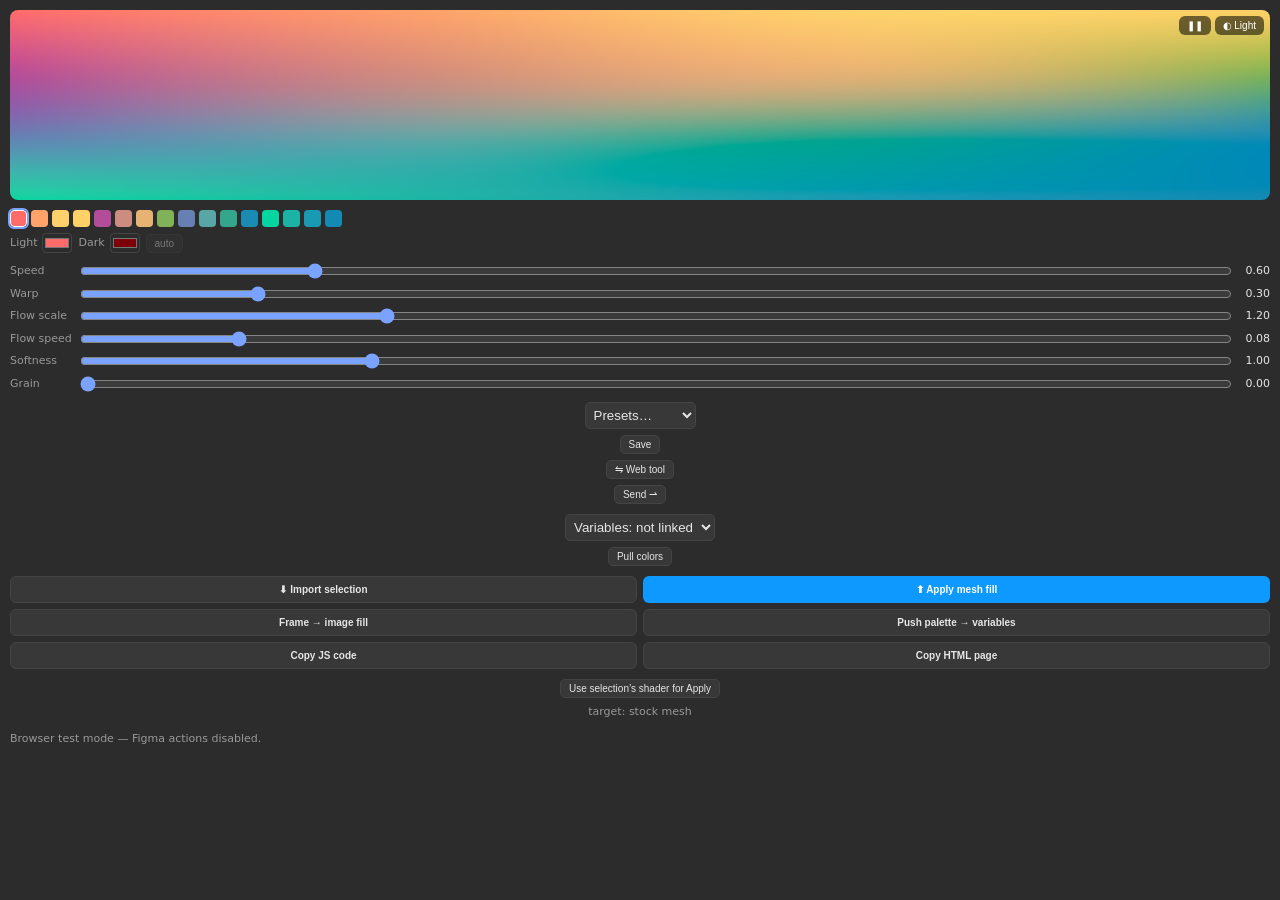
==== commit 62ee287e: "Variable pull: default-mode fallback for unnamed modes, version stamp Verified against the user's re" ====
--- a/figma-plugin/ui.html
+++ b/figma-plugin/ui.html
@@ -1152,6 +1152,7 @@
 // ENGINE_SRC string used for the code exports. Outside Figma (opened directly
 // in a browser for testing) Figma-side actions are stubbed.
 
+const PANEL_VERSION = 10; // bump on each build_plugin.py rebuild worth telling apart
 const IN_FIGMA = window.parent !== window;
 const $ = (id) => document.getElementById(id);
 const post = (msg) => { if (IN_FIGMA) parent.postMessage({ pluginMessage: msg }, '*'); };
@@ -1510,6 +1511,7 @@
       sel.add(new Option(c.name + ' (' + c.colorCount + ' colors)', c.id));
     }
     if (msg.linkedId) sel.value = msg.linkedId;
+    setStatus('Ready (v' + PANEL_VERSION + ') — ' + msg.list.length + ' variable collection(s) found.');
 
   } else if (msg.type === 'variables-pulled') {
     // index-mapped: first N color variables -> mesh points, light+dark resolved
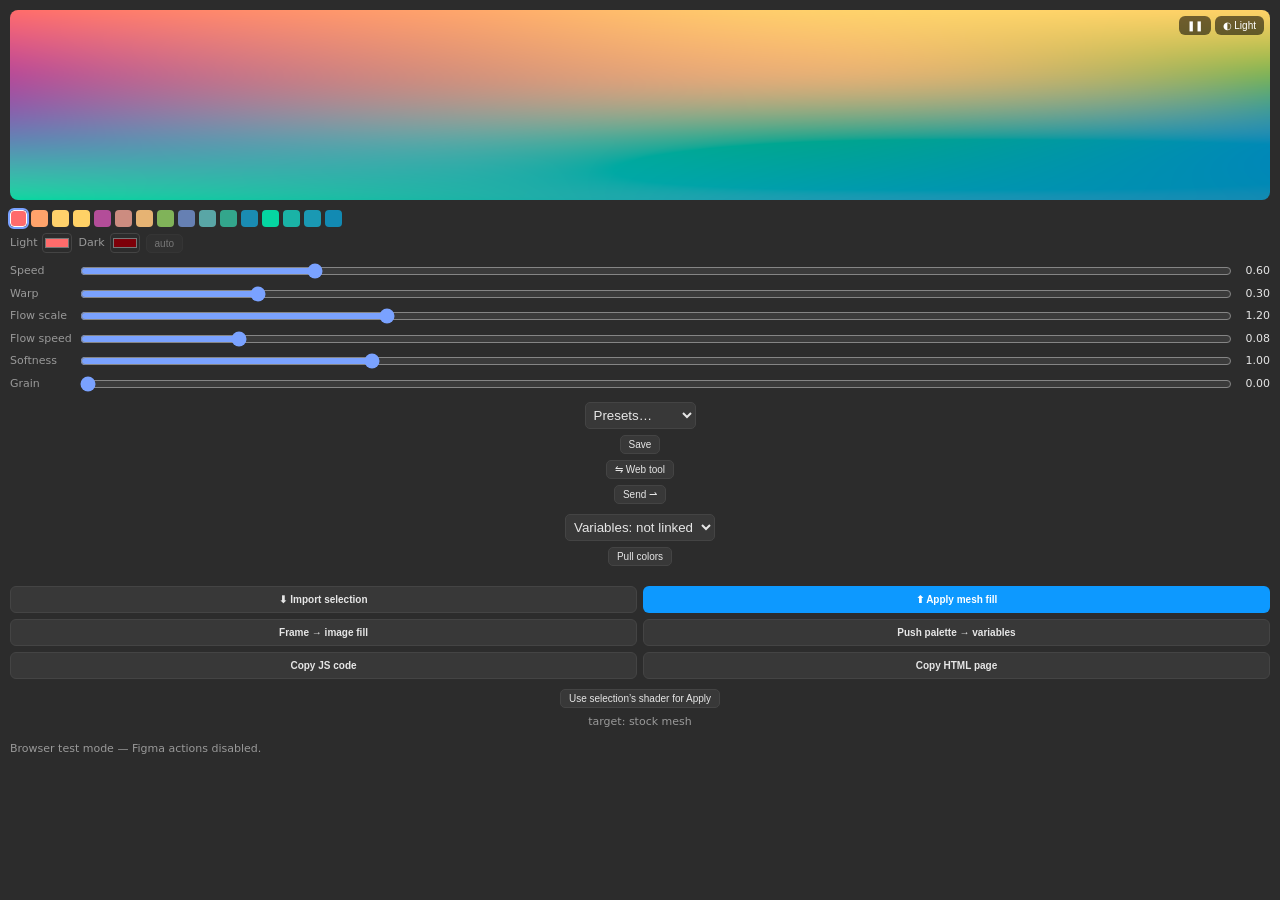
==== commit ef541ea8: "Theme-aware variable pull: mode pickers for alias-hop collections Token setups often have two axes: " ====
--- a/figma-plugin/ui.html
+++ b/figma-plugin/ui.html
@@ -103,6 +103,7 @@
     <select id="varcol"><option value="">Variables: not linked</option></select>
     <button id="pullvars" class="mini" title="Set point colors from the linked collection's Light/Dark values">Pull colors</button>
   </div>
+  <div class="section" id="varmodes" hidden></div>
 
   <div class="section grid">
     <button id="importsel" class="act">⬇ Import selection</button>
@@ -1152,7 +1153,7 @@
 // ENGINE_SRC string used for the code exports. Outside Figma (opened directly
 // in a browser for testing) Figma-side actions are stubbed.
 
-const PANEL_VERSION = 10; // bump on each build_plugin.py rebuild worth telling apart
+const PANEL_VERSION = 11; // bump on each build_plugin.py rebuild worth telling apart
 const IN_FIGMA = window.parent !== window;
 const $ = (id) => document.getElementById(id);
 const post = (msg) => { if (IN_FIGMA) parent.postMessage({ pluginMessage: msg }, '*'); };
@@ -1412,6 +1413,7 @@
   const id = $('varcol').value;
   if (!IN_FIGMA) return setStatus('Variables need to run inside Figma.', true);
   post({ type: 'link-collection', collectionId: id || null });
+  if (!id) { $('varmodes').hidden = true; $('varmodes').innerHTML = ''; }
   setStatus(id
     ? 'Linked. Pull loads its Light/Dark values; Push writes edits back. (Figma can’t bind shader colors to variables yet — this sync is the bridge; re-pull after token changes.)'
     : 'Variables unlinked.');
@@ -1512,6 +1514,30 @@
     }
     if (msg.linkedId) sel.value = msg.linkedId;
     setStatus('Ready (v' + PANEL_VERSION + ') — ' + msg.list.length + ' variable collection(s) found.');
+
+  } else if (msg.type === 'collection-modes') {
+    // The linked collection's aliases pass through collections with their own
+    // themes (multiple modes, none named light/dark) — render a picker for
+    // each so the user chooses which theme the Light/Dark values resolve in.
+    const host = $('varmodes');
+    host.innerHTML = '';
+    host.hidden = !msg.hops.length;
+    for (const hop of msg.hops) {
+      const row = document.createElement('div');
+      row.className = 'row';
+      const label = document.createElement('span');
+      label.className = 'lbl';
+      label.textContent = hop.name + ' theme';
+      const sel = document.createElement('select');
+      for (const m of hop.modes) sel.add(new Option(m.name, m.modeId));
+      sel.value = (msg.overrides && msg.overrides[hop.id]) || hop.defaultModeId;
+      sel.onchange = () => {
+        post({ type: 'set-mode-override', collectionId: hop.id, modeId: sel.value });
+        setStatus('Theme set — Pull colors to re-resolve.');
+      };
+      row.append(label, sel);
+      host.appendChild(row);
+    }
 
   } else if (msg.type === 'variables-pulled') {
     // index-mapped: first N color variables -> mesh points, light+dark resolved
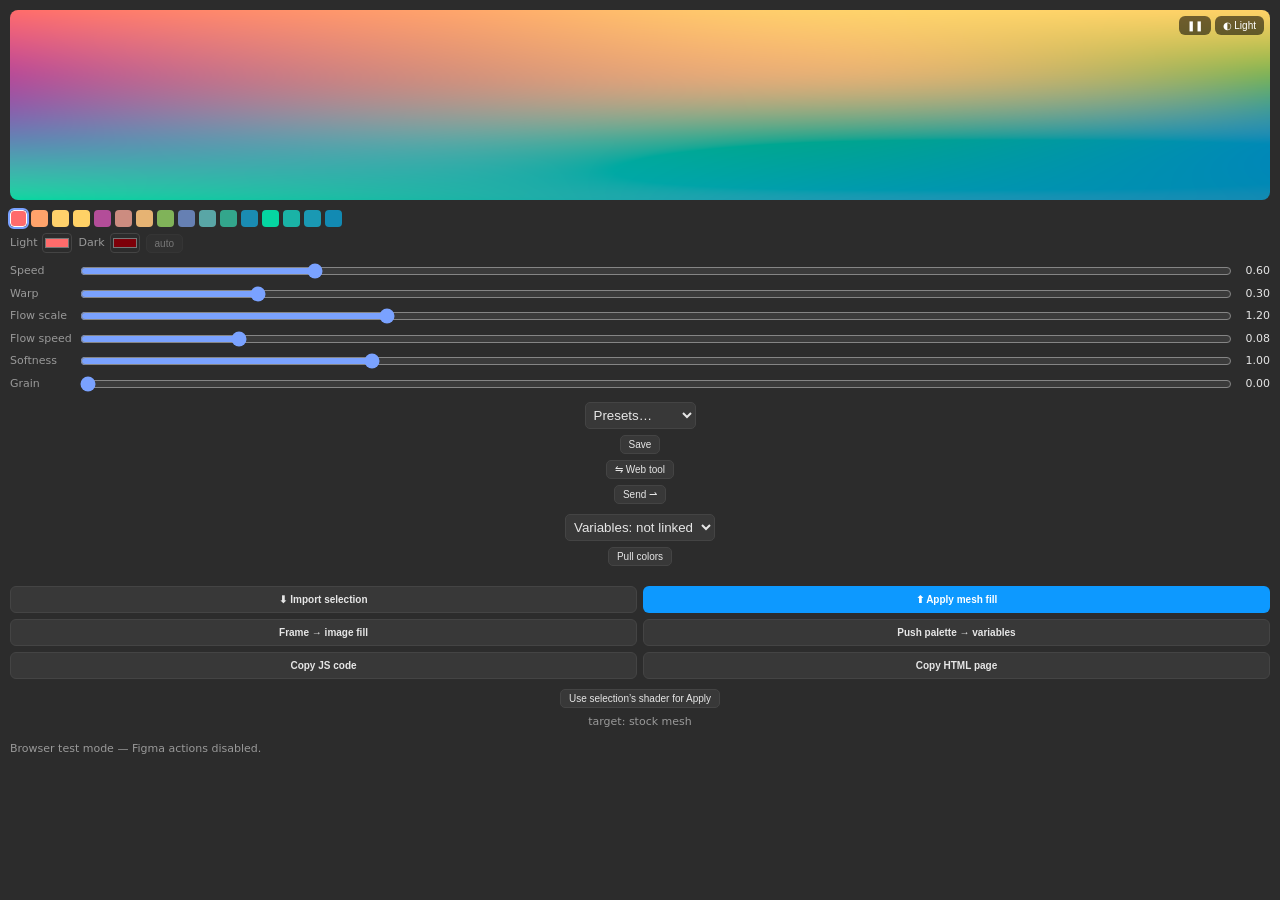
==== commit 1c46937b: "Fix plugin variables in real Figma: teamlibrary permission, true errors The real plugin runtime requ" ====
--- a/figma-plugin/ui.html
+++ b/figma-plugin/ui.html
@@ -1153,7 +1153,7 @@
 // ENGINE_SRC string used for the code exports. Outside Figma (opened directly
 // in a browser for testing) Figma-side actions are stubbed.
 
-const PANEL_VERSION = 11; // bump on each build_plugin.py rebuild worth telling apart
+const PANEL_VERSION = 12; // bump on each build_plugin.py rebuild worth telling apart
 const IN_FIGMA = window.parent !== window;
 const $ = (id) => document.getElementById(id);
 const post = (msg) => { if (IN_FIGMA) parent.postMessage({ pluginMessage: msg }, '*'); };
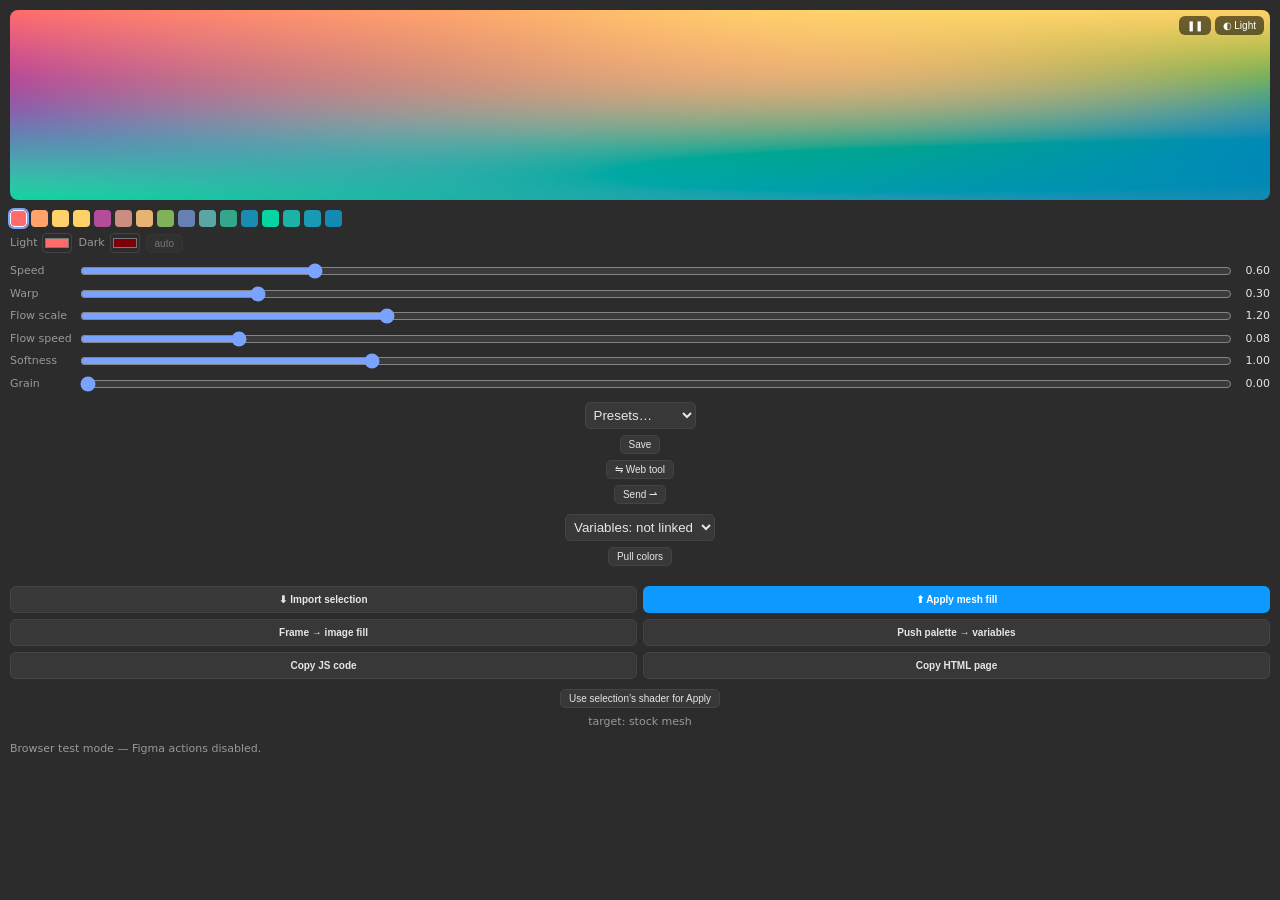
==== commit 7c2cfc5b: "Fix root cause of plugin storage failures: manifest plugin id figma.clientStorage refuses to operate" ====
--- a/figma-plugin/ui.html
+++ b/figma-plugin/ui.html
@@ -1153,7 +1153,7 @@
 // ENGINE_SRC string used for the code exports. Outside Figma (opened directly
 // in a browser for testing) Figma-side actions are stubbed.
 
-const PANEL_VERSION = 12; // bump on each build_plugin.py rebuild worth telling apart
+const PANEL_VERSION = 13; // bump on each build_plugin.py rebuild worth telling apart
 const IN_FIGMA = window.parent !== window;
 const $ = (id) => document.getElementById(id);
 const post = (msg) => { if (IN_FIGMA) parent.postMessage({ pluginMessage: msg }, '*'); };
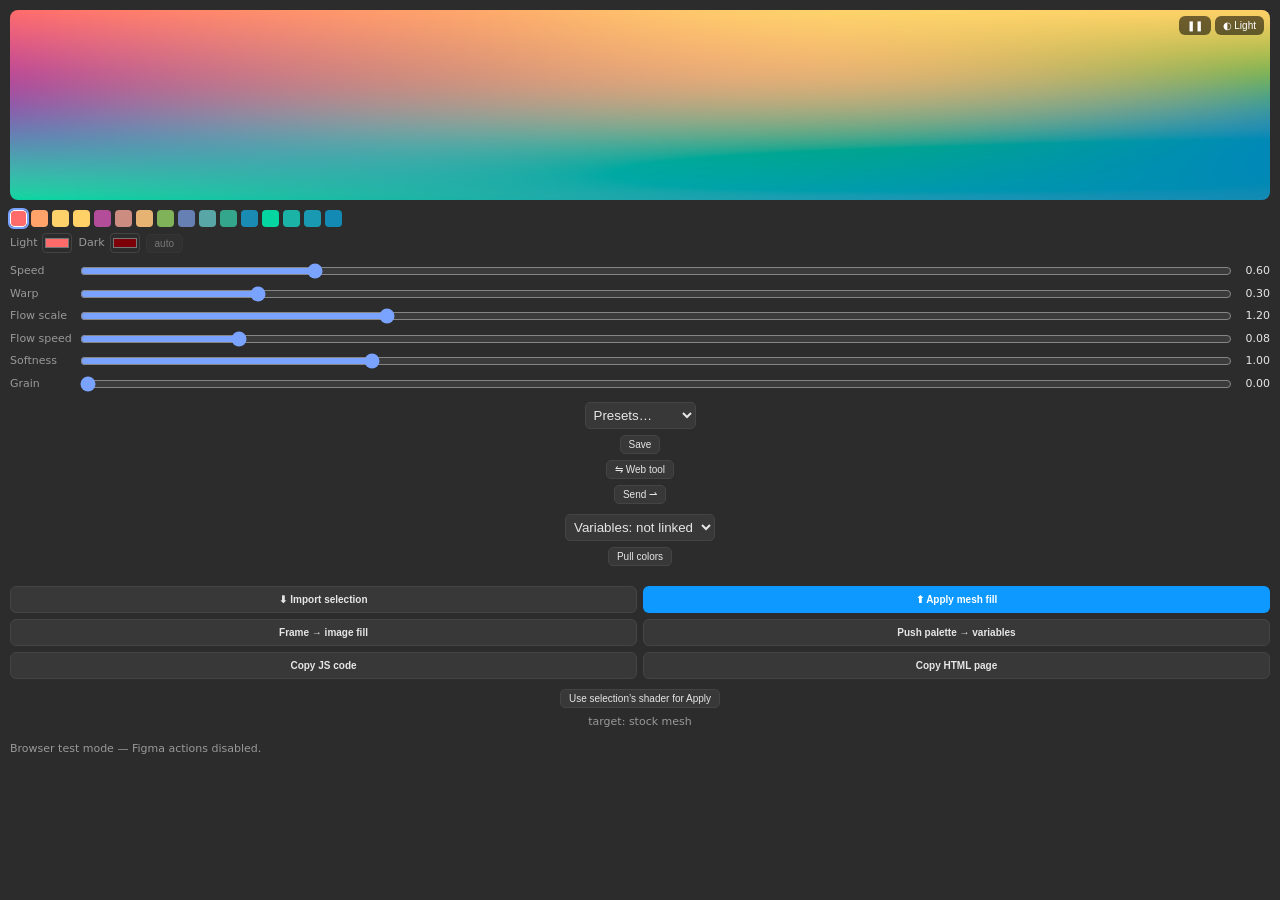
==== commit 8687cf2d: "Pulled token colors become the active palette across presets Pulling variables previously recolored " ====
--- a/figma-plugin/ui.html
+++ b/figma-plugin/ui.html
@@ -1153,7 +1153,7 @@
 // ENGINE_SRC string used for the code exports. Outside Figma (opened directly
 // in a browser for testing) Figma-side actions are stubbed.
 
-const PANEL_VERSION = 13; // bump on each build_plugin.py rebuild worth telling apart
+const PANEL_VERSION = 14; // bump on each build_plugin.py rebuild worth telling apart
 const IN_FIGMA = window.parent !== window;
 const $ = (id) => document.getElementById(id);
 const post = (msg) => { if (IN_FIGMA) parent.postMessage({ pluginMessage: msg }, '*'); };
@@ -1304,7 +1304,10 @@
     config = JSON.parse(JSON.stringify(src));
     if (!config.frame) config.frame = frame;
     selected = 0;
+    const usingTokens = pulledPalette && pulledPalette.length;
+    if (usingTokens) applyPulledPalette(); // preset = layout/motion, tokens = color
     applyAll();
+    if (usingTokens) setStatus('Preset layout loaded with your token colors. (Unlink Variables to use preset colors.)');
   }
   $('preset').value = '';
 };
@@ -1409,11 +1412,24 @@
 };
 
 // ---- variable collection link: pull/push point colors from Figma variables --
+// The last pulled token palette is the ACTIVE palette: it tiles across all
+// points of the current design and re-applies whenever a preset loads, so
+// presets supply layout/motion while the tokens supply color.
+let pulledPalette = null;
+function applyPulledPalette() {
+  if (!pulledPalette || !pulledPalette.length) return;
+  config.points.forEach((p, i) => {
+    const v = pulledPalette[i % pulledPalette.length];
+    p.color = rgb01ToHex(v.light.r, v.light.g, v.light.b);
+    if (v.dark) p.darkColor = rgb01ToHex(v.dark.r, v.dark.g, v.dark.b);
+    else delete p.darkColor;
+  });
+}
 $('varcol').onchange = () => {
   const id = $('varcol').value;
   if (!IN_FIGMA) return setStatus('Variables need to run inside Figma.', true);
   post({ type: 'link-collection', collectionId: id || null });
-  if (!id) { $('varmodes').hidden = true; $('varmodes').innerHTML = ''; }
+  if (!id) { $('varmodes').hidden = true; $('varmodes').innerHTML = ''; pulledPalette = null; }
   setStatus(id
     ? 'Linked. Pull loads its Light/Dark values; Push writes edits back. (Figma can’t bind shader colors to variables yet — this sync is the bridge; re-pull after token changes.)'
     : 'Variables unlinked.');
@@ -1540,17 +1556,16 @@
     }
 
   } else if (msg.type === 'variables-pulled') {
-    // index-mapped: first N color variables -> mesh points, light+dark resolved
-    const n = Math.min(msg.palette.length, config.points.length);
-    for (let i = 0; i < n; i++) {
-      const v = msg.palette[i];
-      if (v.light) config.points[i].color = rgb01ToHex(v.light.r, v.light.g, v.light.b);
-      if (v.dark) config.points[i].darkColor = rgb01ToHex(v.dark.r, v.dark.g, v.dark.b);
+    pulledPalette = msg.palette.filter((v) => v.light);
+    if (!pulledPalette.length) {
+      pulledPalette = null;
+      return setStatus('No resolvable colors in that collection.', true);
     }
+    applyPulledPalette();
     renderPoints();
     pushCfg();
-    setStatus('Pulled ' + n + ' colors from variables (' +
-      (msg.palette.length < config.points.length ? 'collection has fewer colors than points' : 'Light + Dark') + ').');
+    setStatus('Applied ' + pulledPalette.length + ' token colors across ' + config.points.length +
+      ' points. Pick any preset — its layout loads with these colors.');
 
   } else if (msg.type === 'shader-captured') {
     const map = deriveShaderMap(msg.id, msg.properties);
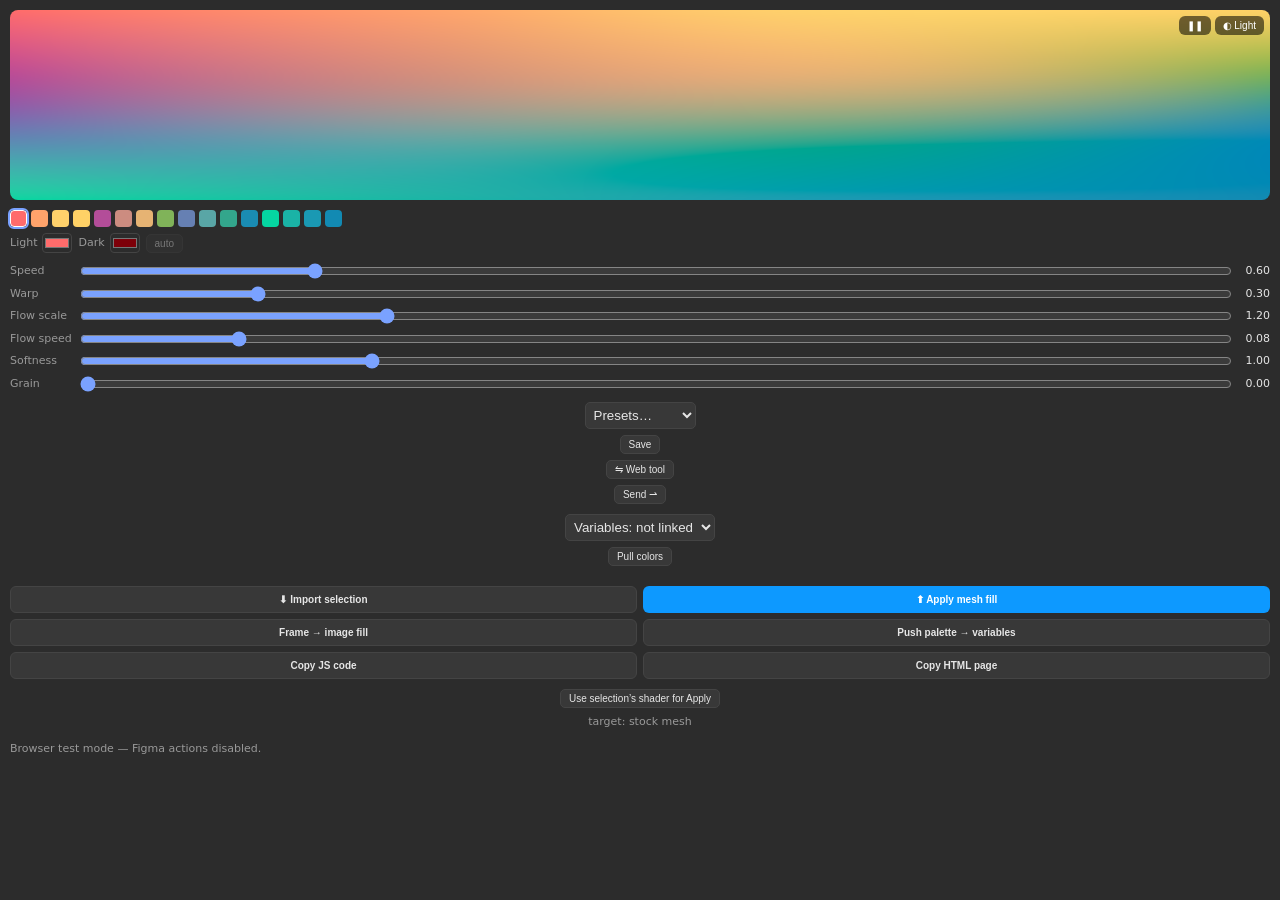
==== commit ff7adc37: "Preset switches load preset colors; Pull re-applies tokens on demand Auto-reapplying the pulled pale" ====
--- a/figma-plugin/ui.html
+++ b/figma-plugin/ui.html
@@ -1153,7 +1153,7 @@
 // ENGINE_SRC string used for the code exports. Outside Figma (opened directly
 // in a browser for testing) Figma-side actions are stubbed.
 
-const PANEL_VERSION = 14; // bump on each build_plugin.py rebuild worth telling apart
+const PANEL_VERSION = 15; // bump on each build_plugin.py rebuild worth telling apart
 const IN_FIGMA = window.parent !== window;
 const $ = (id) => document.getElementById(id);
 const post = (msg) => { if (IN_FIGMA) parent.postMessage({ pluginMessage: msg }, '*'); };
@@ -1304,10 +1304,10 @@
     config = JSON.parse(JSON.stringify(src));
     if (!config.frame) config.frame = frame;
     selected = 0;
-    const usingTokens = pulledPalette && pulledPalette.length;
-    if (usingTokens) applyPulledPalette(); // preset = layout/motion, tokens = color
     applyAll();
-    if (usingTokens) setStatus('Preset layout loaded with your token colors. (Unlink Variables to use preset colors.)');
+    if (pulledPalette && pulledPalette.length) {
+      setStatus('Preset loaded with its own colors — press "Pull colors" to apply your tokens to this layout.');
+    }
   }
   $('preset').value = '';
 };
@@ -1565,7 +1565,7 @@
     renderPoints();
     pushCfg();
     setStatus('Applied ' + pulledPalette.length + ' token colors across ' + config.points.length +
-      ' points. Pick any preset — its layout loads with these colors.');
+      ' points. Preset switches keep their own colors — Pull again to re-apply tokens.');
 
   } else if (msg.type === 'shader-captured') {
     const map = deriveShaderMap(msg.id, msg.properties);
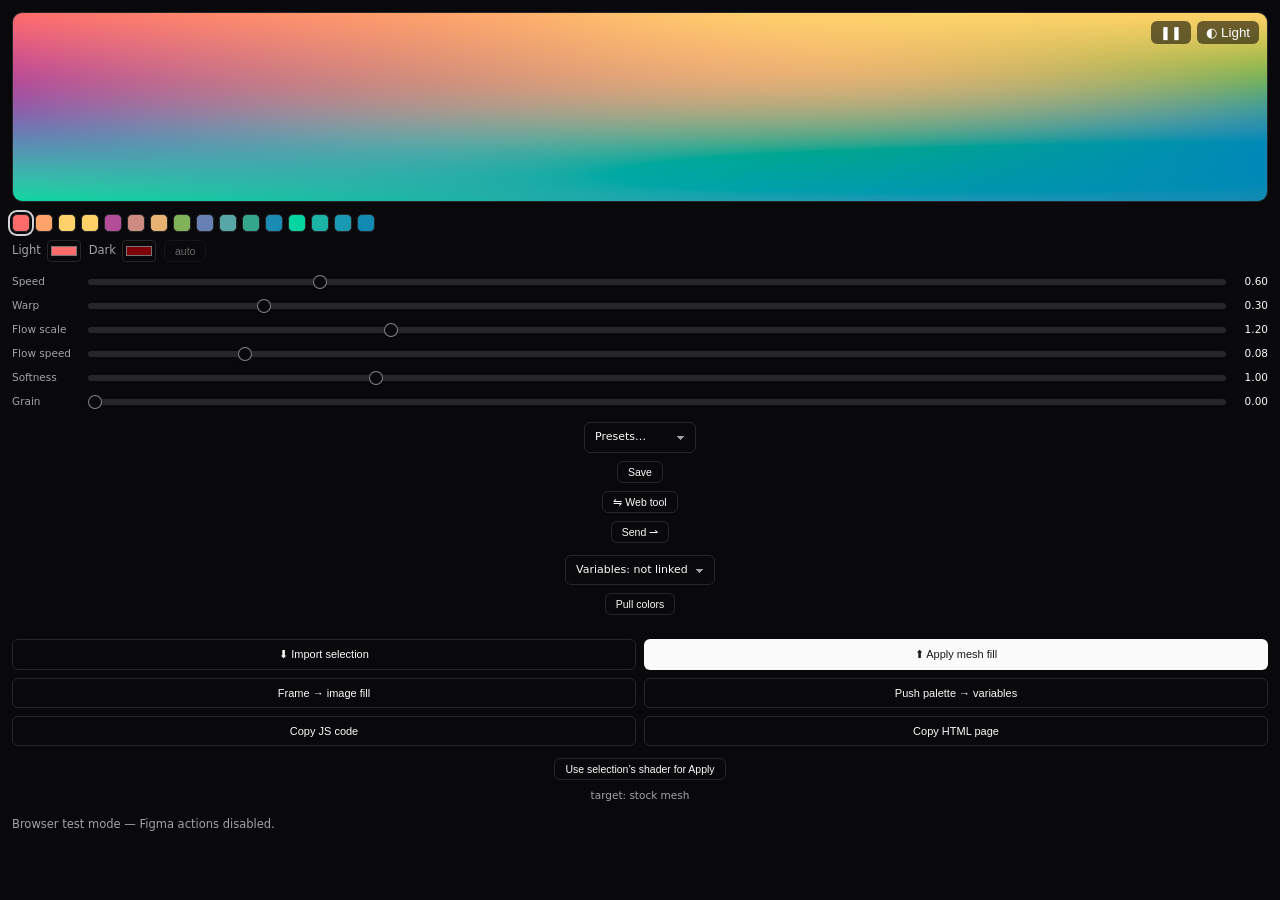
==== commit ff7eb7f5: "Restyle plugin panel in shadcn/ui design language panel.css now implements shadcn/ui's zinc theme in" ====
--- a/figma-plugin/ui.html
+++ b/figma-plugin/ui.html
@@ -1,16 +1,60 @@
 <meta charset="utf-8">
 <!-- GENERATED by build_plugin.py — edit figma-plugin/ui-src/* and src/*, then rebuild -->
 <style>
+/* shadcn/ui design language (zinc theme), ported to plain CSS.
+   Figma (themeColors: true) sets .figma-light / .figma-dark on <html>;
+   dark is the default so the browser preview matches too. */
+:root {
+  --background: 240 10% 3.9%;
+  --foreground: 0 0% 98%;
+  --muted: 240 3.7% 15.9%;
+  --muted-foreground: 240 5% 64.9%;
+  --border: 240 3.7% 15.9%;
+  --input: 240 3.7% 15.9%;
+  --primary: 0 0% 98%;
+  --primary-foreground: 240 5.9% 10%;
+  --secondary: 240 3.7% 15.9%;
+  --secondary-foreground: 0 0% 98%;
+  --accent: 240 3.7% 15.9%;
+  --accent-foreground: 0 0% 98%;
+  --destructive: 0 91% 71%;
+  --ring: 240 4.9% 83.9%;
+  --radius: 8px;
+}
+.figma-light {
+  --background: 0 0% 100%;
+  --foreground: 240 10% 3.9%;
+  --muted: 240 4.8% 95.9%;
+  --muted-foreground: 240 3.8% 46.1%;
+  --border: 240 5.9% 90%;
+  --input: 240 5.9% 90%;
+  --primary: 240 5.9% 10%;
+  --primary-foreground: 0 0% 98%;
+  --secondary: 240 4.8% 95.9%;
+  --secondary-foreground: 240 5.9% 10%;
+  --accent: 240 4.8% 95.9%;
+  --accent-foreground: 240 5.9% 10%;
+  --destructive: 0 84.2% 60.2%;
+  --ring: 240 10% 3.9%;
+}
+
 * { box-sizing: border-box; margin: 0; }
 body {
-  background: var(--figma-color-bg, #2c2c2c);
-  color: var(--figma-color-text, #e6e6e6);
-  font: 11px/1.5 -apple-system, system-ui, sans-serif;
+  background: hsl(var(--background));
+  color: hsl(var(--foreground));
+  font: 500 11.5px/1.5 "Inter", -apple-system, system-ui, sans-serif;
+  -webkit-font-smoothing: antialiased;
   user-select: none;
 }
-#app { padding: 10px; display: flex; flex-direction: column; gap: 10px; }
-
-#stage { position: relative; border-radius: 8px; overflow: hidden; height: 190px; }
+#app { padding: 12px; display: flex; flex-direction: column; gap: 12px; }
+
+/* ---- stage ------------------------------------------------------------- */
+#stage {
+  position: relative; height: 190px;
+  border: 1px solid hsl(var(--border));
+  border-radius: calc(var(--radius) + 2px);
+  overflow: hidden;
+}
 #cv { position: absolute; inset: 0; width: 100%; height: 100%; display: block; cursor: pointer; }
 #handles { position: absolute; inset: 0; pointer-events: none; transition: opacity .15s; }
 #handles.hide { opacity: 0; visibility: hidden; }
@@ -18,57 +62,119 @@
   position: absolute; width: 14px; height: 14px; border-radius: 50%;
   transform: translate(-50%, -50%);
   border: 2px solid #fff; background: var(--c);
-  box-shadow: 0 0 0 1px rgba(0,0,0,.4);
+  box-shadow: 0 0 0 1px rgb(0 0 0 / .4);
   pointer-events: auto; cursor: grab; padding: 0; touch-action: none;
 }
-.handle.on { border-color: #7aa2ff; box-shadow: 0 0 0 2px #7aa2ff; }
-#stagebar { position: absolute; top: 6px; right: 6px; display: flex; gap: 4px; }
+.handle.on { box-shadow: 0 0 0 2px hsl(var(--ring)); }
+#stagebar { position: absolute; top: 8px; right: 8px; display: flex; gap: 6px; }
 .chip {
-  background: rgba(0,0,0,.55); color: #fff; border: 0; border-radius: 6px;
-  padding: 4px 8px; font-size: 10px; cursor: pointer;
-}
-
-.section { display: flex; flex-direction: column; gap: 6px; }
-.row { display: flex; align-items: center; gap: 6px; }
-.grid { display: grid; grid-template-columns: 1fr 1fr; gap: 6px; }
-
-.swatchrow { display: flex; flex-wrap: wrap; gap: 4px; }
+  background: rgb(0 0 0 / .55); color: #fff; border: 0;
+  border-radius: calc(var(--radius) - 2px);
+  padding: 4px 9px; font: 500 10px/1.4 inherit; cursor: pointer;
+  backdrop-filter: blur(4px);
+}
+.chip:hover { background: rgb(0 0 0 / .7); }
+
+/* ---- layout ------------------------------------------------------------ */
+.section { display: flex; flex-direction: column; gap: 8px; }
+.row { display: flex; align-items: center; gap: 8px; }
+.grid { display: grid; grid-template-columns: 1fr 1fr; gap: 8px; }
+.lbl { display: flex; align-items: center; gap: 6px; color: hsl(var(--muted-foreground)); font-weight: 500; }
+
+/* ---- buttons (shadcn variants) ----------------------------------------- */
+.act, .mini {
+  display: inline-flex; align-items: center; justify-content: center;
+  border: 1px solid hsl(var(--input));
+  background: hsl(var(--background));
+  color: hsl(var(--foreground));
+  border-radius: calc(var(--radius) - 2px);
+  font-weight: 500; cursor: pointer;
+  transition: background-color .15s, border-color .15s;
+}
+.act { padding: 8px 10px; font-size: 11px; }
+.mini { padding: 4px 10px; font-size: 10.5px; }
+.act:hover, .mini:hover { background: hsl(var(--accent)); color: hsl(var(--accent-foreground)); }
+.act.primary {
+  background: hsl(var(--primary)); color: hsl(var(--primary-foreground));
+  border-color: transparent;
+}
+.act.primary:hover { background: hsl(var(--primary) / .9); }
+.act:disabled { opacity: .5; cursor: not-allowed; }
+.act:focus-visible, .mini:focus-visible, select:focus-visible, .paste-area:focus-visible {
+  outline: none;
+  box-shadow: 0 0 0 2px hsl(var(--background)), 0 0 0 4px hsl(var(--ring));
+}
+
+/* ---- selects ------------------------------------------------------------ */
+select {
+  flex: 1; appearance: none;
+  background: hsl(var(--background));
+  background-image: linear-gradient(45deg, transparent 50%, hsl(var(--muted-foreground)) 50%),
+    linear-gradient(135deg, hsl(var(--muted-foreground)) 50%, transparent 50%);
+  background-position: calc(100% - 14px) 55%, calc(100% - 10px) 55%;
+  background-size: 4px 4px;
+  background-repeat: no-repeat;
+  color: hsl(var(--foreground));
+  border: 1px solid hsl(var(--input));
+  border-radius: calc(var(--radius) - 2px);
+  padding: 6px 26px 6px 10px; font: inherit; font-size: 11px; cursor: pointer;
+}
+select:hover { border-color: hsl(var(--ring) / .4); }
+
+/* ---- sliders (shadcn slider) -------------------------------------------- */
+.sld { display: flex; align-items: center; gap: 10px; }
+.sld span { width: 66px; color: hsl(var(--muted-foreground)); flex: none; font-size: 10.5px; white-space: nowrap; }
+.sld output {
+  width: 32px; text-align: right; flex: none;
+  color: hsl(var(--foreground)); font-variant-numeric: tabular-nums; font-size: 10.5px;
+}
+.sld input {
+  flex: 1; appearance: none; -webkit-appearance: none; height: 16px; background: none; cursor: pointer;
+}
+.sld input::-webkit-slider-runnable-track {
+  height: 6px; border-radius: 999px; background: hsl(var(--secondary));
+}
+.sld input::-webkit-slider-thumb {
+  -webkit-appearance: none; width: 14px; height: 14px; margin-top: -4px;
+  border-radius: 50%; background: hsl(var(--background));
+  border: 1px solid hsl(var(--ring) / .6);
+  box-shadow: 0 1px 2px rgb(0 0 0 / .25);
+}
+.sld input::-moz-range-track { height: 6px; border-radius: 999px; background: hsl(var(--secondary)); }
+.sld input::-moz-range-thumb {
+  width: 13px; height: 13px; border-radius: 50%; background: hsl(var(--background));
+  border: 1px solid hsl(var(--ring) / .6);
+}
+
+/* ---- swatches + color inputs -------------------------------------------- */
+.swatchrow { display: flex; flex-wrap: wrap; gap: 5px; }
 .swatch {
-  width: 17px; height: 17px; border-radius: 4px; border: 1px solid transparent;
+  width: 18px; height: 18px; border-radius: 5px;
+  border: 1px solid hsl(var(--border));
   background: var(--c); cursor: pointer; padding: 0;
 }
-.swatch.on { border-color: #fff; outline: 2px solid #7aa2ff; }
-
-.lbl { display: flex; align-items: center; gap: 5px; color: var(--figma-color-text-secondary, #999); }
+.swatch.on { box-shadow: 0 0 0 2px hsl(var(--background)), 0 0 0 4px hsl(var(--ring)); }
 input[type=color] {
-  width: 30px; height: 20px; padding: 0; border: 1px solid var(--figma-color-border, #444);
-  border-radius: 4px; background: none; cursor: pointer;
-}
-.mini {
-  background: var(--figma-color-bg-secondary, #383838); color: inherit;
-  border: 1px solid var(--figma-color-border, #444); border-radius: 5px;
-  padding: 3px 8px; cursor: pointer; font-size: 10px;
-}
-
-.sld { display: flex; align-items: center; gap: 8px; }
-.sld span { width: 62px; color: var(--figma-color-text-secondary, #999); flex: none; }
-.sld output { width: 30px; text-align: right; font-variant-numeric: tabular-nums; flex: none; }
-.sld input { flex: 1; accent-color: #7aa2ff; height: 14px; }
-
-select {
-  flex: 1; background: var(--figma-color-bg-secondary, #383838); color: inherit;
-  border: 1px solid var(--figma-color-border, #444); border-radius: 5px; padding: 4px;
-}
-.act {
-  background: var(--figma-color-bg-secondary, #383838); color: inherit;
-  border: 1px solid var(--figma-color-border, #444); border-radius: 6px;
-  padding: 7px 6px; cursor: pointer; font-size: 10px; font-weight: 600;
-}
-.act.primary { background: var(--figma-color-bg-brand, #0d99ff); border-color: transparent; color: #fff; }
-.act:disabled { opacity: .4; cursor: not-allowed; }
-
-#status { min-height: 26px; color: var(--figma-color-text-secondary, #999); }
-#status.err { color: var(--figma-color-text-danger, #ff8a8a); }
+  width: 34px; height: 22px; padding: 1px;
+  border: 1px solid hsl(var(--input));
+  border-radius: calc(var(--radius) - 4px);
+  background: hsl(var(--background)); cursor: pointer;
+}
+
+/* ---- paste area ---------------------------------------------------------- */
+.paste-area, #clip {
+  width: 100%; resize: vertical;
+  background: transparent; color: hsl(var(--foreground));
+  border: 1px solid hsl(var(--input));
+  border-radius: calc(var(--radius) - 2px);
+  padding: 8px; font: 10.5px/1.5 ui-monospace, SFMono-Regular, Menlo, monospace;
+}
+.paste-area::placeholder { color: hsl(var(--muted-foreground)); }
+
+/* ---- status -------------------------------------------------------------- */
+#status { min-height: 28px; color: hsl(var(--muted-foreground)); font-weight: 400; }
+#status.err { color: hsl(var(--destructive)); }
+#shadertarget { justify-content: center; font-size: 10.5px; }
 #clip { position: absolute; left: -9999px; top: 0; width: 10px; height: 10px; }
 </style>
 <div id="app">
@@ -1153,7 +1259,7 @@
 // ENGINE_SRC string used for the code exports. Outside Figma (opened directly
 // in a browser for testing) Figma-side actions are stubbed.
 
-const PANEL_VERSION = 15; // bump on each build_plugin.py rebuild worth telling apart
+const PANEL_VERSION = 16; // bump on each build_plugin.py rebuild worth telling apart
 const IN_FIGMA = window.parent !== window;
 const $ = (id) => document.getElementById(id);
 const post = (msg) => { if (IN_FIGMA) parent.postMessage({ pluginMessage: msg }, '*'); };
